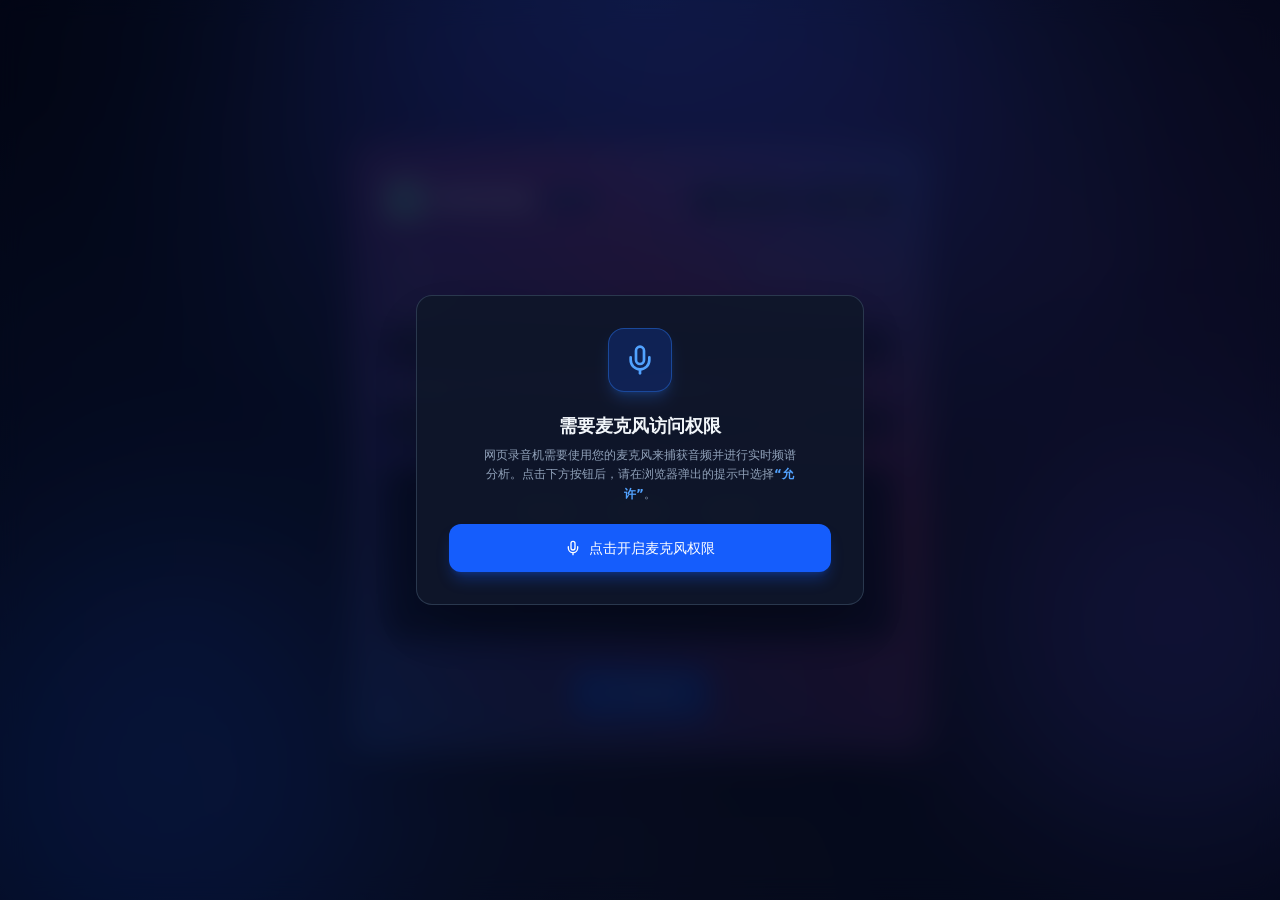
==== index.html @ 95e91ec4 "Add files via upload" ====
<!doctype html>
<html lang="zh-CN">
  <head>
    <meta charset="UTF-8" />
    <meta name="viewport" content="width=device-width, initial-scale=1.0" />
    <title>网页录音机</title>
    <meta name="description" content="专业网页录音机，支持本地流式缓存、防浏览器崩溃恢复、实时频谱可视化与 MP3 导出。" />
    <meta property="og:title" content="网页录音机" />
    <meta property="og:description" content="专业网页录音机，支持本地流式缓存、防浏览器崩溃恢复、实时频谱可视化与 MP3 导出。" />
    <meta property="og:type" content="website" />
    <meta name="twitter:card" content="summary_large_image" />
    <link rel="icon" type="image/png" href="./icon.png" />
    <link rel="apple-touch-icon" href="./icon.png" />
    <script src="https://apis.google.com/js/api.js" async defer></script>
    <script src="https://accounts.google.com/gsi/client" async defer></script>
    <script type="module" crossorigin src="./assets/index-CvnGxF8j.js"></script>
    <link rel="stylesheet" crossorigin href="./assets/index-tg9bvCLm.css">
  </head>
  <body>
    <div id="root"></div>
  </body>
</html>
---- assets/index-tg9bvCLm.css ----
/*! tailwindcss v4.3.3 | MIT License | https://tailwindcss.com */
@layer properties{@supports (((-webkit-hyphens:none)) and (not (margin-trim:inline))) or ((-moz-orient:inline) and (not (color:rgb(from red r g b)))){*,:before,:after,::backdrop{--tw-translate-x:0;--tw-translate-y:0;--tw-translate-z:0;--tw-rotate-x:initial;--tw-rotate-y:initial;--tw-rotate-z:initial;--tw-skew-x:initial;--tw-skew-y:initial;--tw-space-y-reverse:0;--tw-border-style:solid;--tw-gradient-position:initial;--tw-gradient-from:#0000;--tw-gradient-via:#0000;--tw-gradient-to:#0000;--tw-gradient-stops:initial;--tw-gradient-via-stops:initial;--tw-gradient-from-position:0%;--tw-gradient-via-position:50%;--tw-gradient-to-position:100%;--tw-leading:initial;--tw-font-weight:initial;--tw-tracking:initial;--tw-shadow:0 0 #0000;--tw-shadow-color:initial;--tw-shadow-alpha:100%;--tw-inset-shadow:0 0 #0000;--tw-inset-shadow-color:initial;--tw-inset-shadow-alpha:100%;--tw-ring-color:initial;--tw-ring-shadow:0 0 #0000;--tw-inset-ring-color:initial;--tw-inset-ring-shadow:0 0 #0000;--tw-ring-inset:initial;--tw-ring-offset-width:0px;--tw-ring-offset-color:#fff;--tw-ring-offset-shadow:0 0 #0000;--tw-blur:initial;--tw-brightness:initial;--tw-contrast:initial;--tw-grayscale:initial;--tw-hue-rotate:initial;--tw-invert:initial;--tw-opacity:initial;--tw-saturate:initial;--tw-sepia:initial;--tw-drop-shadow:initial;--tw-drop-shadow-color:initial;--tw-drop-shadow-alpha:100%;--tw-drop-shadow-size:initial;--tw-backdrop-blur:initial;--tw-backdrop-brightness:initial;--tw-backdrop-contrast:initial;--tw-backdrop-grayscale:initial;--tw-backdrop-hue-rotate:initial;--tw-backdrop-invert:initial;--tw-backdrop-opacity:initial;--tw-backdrop-saturate:initial;--tw-backdrop-sepia:initial;--tw-duration:initial;--tw-ease:initial}}}@layer theme{:root,:host{--font-sans:-apple-system, BlinkMacSystemFont, "Segoe UI", Roboto, "Helvetica Neue", "Noto Sans", Arial, sans-serif, "Apple Color Emoji", "Segoe UI Emoji", "Segoe UI Symbol", "Noto Color Emoji";--font-mono:ui-monospace, SFMono-Regular, Menlo, Monaco, Consolas, "Liberation Mono", "Courier New", monospace;--color-red-500:oklch(63.7% .237 25.331);--color-amber-300:oklch(87.9% .169 91.605);--color-amber-400:oklch(82.8% .189 84.429);--color-amber-500:oklch(76.9% .188 70.08);--color-amber-600:oklch(66.6% .179 58.318);--color-amber-700:oklch(55.5% .163 48.998);--color-amber-950:oklch(27.9% .077 45.635);--color-emerald-300:oklch(84.5% .143 164.978);--color-emerald-400:oklch(76.5% .177 163.223);--color-emerald-500:oklch(69.6% .17 162.48);--color-emerald-600:oklch(59.6% .145 163.225);--color-emerald-700:oklch(50.8% .118 165.612);--color-emerald-950:oklch(26.2% .051 172.552);--color-cyan-300:oklch(86.5% .127 207.078);--color-blue-300:oklch(80.9% .105 251.813);--color-blue-400:oklch(70.7% .165 254.624);--color-blue-500:oklch(62.3% .214 259.815);--color-blue-600:oklch(54.6% .245 262.881);--color-blue-700:oklch(48.8% .243 264.376);--color-blue-800:oklch(42.4% .199 265.638);--color-blue-950:oklch(28.2% .091 267.935);--color-indigo-500:oklch(58.5% .233 277.117);--color-indigo-600:oklch(51.1% .262 276.966);--color-rose-300:oklch(81% .117 11.638);--color-rose-400:oklch(71.2% .194 13.428);--color-rose-500:oklch(64.5% .246 16.439);--color-rose-600:oklch(58.6% .253 17.585);--color-rose-700:oklch(51.4% .222 16.935);--color-rose-950:oklch(27.1% .105 12.094);--color-slate-100:oklch(96.8% .007 247.896);--color-slate-200:oklch(92.9% .013 255.508);--color-slate-300:oklch(86.9% .022 252.894);--color-slate-400:oklch(70.4% .04 256.788);--color-slate-500:oklch(55.4% .046 257.417);--color-slate-600:oklch(44.6% .043 257.281);--color-slate-700:oklch(37.2% .044 257.287);--color-slate-800:oklch(27.9% .041 260.031);--color-slate-900:oklch(20.8% .042 265.755);--color-slate-950:oklch(12.9% .042 264.695);--color-white:#fff;--spacing:.25rem;--container-xs:20rem;--container-sm:24rem;--container-md:28rem;--container-xl:36rem;--container-3xl:48rem;--text-xs:.75rem;--text-xs--line-height:calc(1 / .75);--text-sm:.875rem;--text-sm--line-height:calc(1.25 / .875);--text-base:1rem;--text-base--line-height:calc(1.5 / 1);--text-lg:1.125rem;--text-lg--line-height:calc(1.75 / 1.125);--text-xl:1.25rem;--text-xl--line-height:calc(1.75 / 1.25);--text-4xl:2.25rem;--text-4xl--line-height:calc(2.5 / 2.25);--text-5xl:3rem;--text-5xl--line-height:1;--font-weight-normal:400;--font-weight-medium:500;--font-weight-semibold:600;--font-weight-bold:700;--tracking-tight:-.025em;--tracking-wider:.05em;--leading-relaxed:1.625;--radius-lg:.5rem;--radius-xl:.75rem;--radius-2xl:1rem;--drop-shadow-md:0 3px 3px #0000001f;--ease-in-out:cubic-bezier(.4, 0, .2, 1);--animate-spin:spin 1s linear infinite;--animate-pulse:pulse 2s cubic-bezier(.4, 0, .6, 1) infinite;--blur-sm:8px;--blur-md:12px;--default-transition-duration:.15s;--default-transition-timing-function:cubic-bezier(.4, 0, .2, 1);--default-font-family:var(--font-sans);--default-mono-font-family:var(--font-mono)}}@layer base{*,:after,:before,::backdrop{box-sizing:border-box;border:0 solid;margin:0;padding:0}::file-selector-button{box-sizing:border-box;border:0 solid;margin:0;padding:0}html,:host{-webkit-text-size-adjust:100%;tab-size:4;line-height:1.5;font-family:var(--default-font-family,-apple-system, BlinkMacSystemFont, "Segoe UI", Roboto, "Helvetica Neue", "Noto Sans", Arial, sans-serif, "Apple Color Emoji", "Segoe UI Emoji", "Segoe UI Symbol", "Noto Color Emoji");font-feature-settings:var(--default-font-feature-settings,normal);font-variation-settings:var(--default-font-variation-settings,normal);-webkit-tap-highlight-color:transparent}hr{height:0;color:inherit;border-top-width:1px}abbr:where([title]){-webkit-text-decoration:underline dotted;text-decoration:underline dotted}h1,h2,h3,h4,h5,h6{font-size:inherit;font-weight:inherit}a{color:inherit;-webkit-text-decoration:inherit;-webkit-text-decoration:inherit;-webkit-text-decoration:inherit;-webkit-text-decoration:inherit;text-decoration:inherit}b,strong{font-weight:bolder}code,kbd,samp,pre{font-family:var(--default-mono-font-family,ui-monospace, SFMono-Regular, Menlo, Monaco, Consolas, "Liberation Mono", "Courier New", monospace);font-feature-settings:var(--default-mono-font-feature-settings,normal);font-variation-settings:var(--default-mono-font-variation-settings,normal);font-size:1em}small{font-size:80%}sub,sup{vertical-align:baseline;font-size:75%;line-height:0;position:relative}sub{bottom:-.25em}sup{top:-.5em}table{text-indent:0;border-color:inherit;border-collapse:collapse}:-moz-focusring:where(:not(iframe)){outline:auto}progress{vertical-align:baseline}summary{display:list-item}ol,ul,menu{list-style:none}img,svg,video,canvas,audio,iframe,embed,object{vertical-align:middle;display:block}img,video{max-width:100%;height:auto}button,input,select,optgroup,textarea{font:inherit;font-feature-settings:inherit;font-variation-settings:inherit;letter-spacing:inherit;color:inherit;opacity:1;background-color:#0000;border-radius:0}::file-selector-button{font:inherit;font-feature-settings:inherit;font-variation-settings:inherit;letter-spacing:inherit;color:inherit;opacity:1;background-color:#0000;border-radius:0}:where(select:is([multiple],[size])) optgroup{font-weight:bolder}:where(select:is([multiple],[size])) optgroup option{padding-inline-start:20px}::file-selector-button{margin-inline-end:4px}::placeholder{opacity:1}@supports (not ((-webkit-appearance:-apple-pay-button))) or (contain-intrinsic-size:1px){::placeholder{color:currentColor}@supports (color:color-mix(in lab, red, red)){::placeholder{color:color-mix(in oklab, currentcolor 50%, transparent)}}}textarea{resize:vertical}::-webkit-search-decoration{-webkit-appearance:none}::-webkit-date-and-time-value{min-height:1lh;text-align:inherit}::-webkit-datetime-edit{display:inline-flex}::-webkit-datetime-edit-fields-wrapper{padding:0}::-webkit-datetime-edit{padding-block:0}::-webkit-datetime-edit-year-field{padding-block:0}::-webkit-datetime-edit-month-field{padding-block:0}::-webkit-datetime-edit-day-field{padding-block:0}::-webkit-datetime-edit-hour-field{padding-block:0}::-webkit-datetime-edit-minute-field{padding-block:0}::-webkit-datetime-edit-second-field{padding-block:0}::-webkit-datetime-edit-millisecond-field{padding-block:0}::-webkit-datetime-edit-meridiem-field{padding-block:0}::-webkit-calendar-picker-indicator{line-height:1}:-moz-ui-invalid{box-shadow:none}button,input:where([type=button],[type=reset],[type=submit]){appearance:button}::file-selector-button{appearance:button}::-webkit-inner-spin-button{height:auto}::-webkit-outer-spin-button{height:auto}[hidden]:where(:not([hidden=until-found])){display:none!important}}@layer components;@layer utilities{.pointer-events-none{pointer-events:none}.visible{visibility:visible}.absolute{position:absolute}.fixed{position:fixed}.relative{position:relative}.inset-0{inset:0}.-top-40{top:calc(var(--spacing) * -40)}.top-1\.5{top:calc(var(--spacing) * 1.5)}.top-1\/2{top:50%}.top-\[calc\(100\%\+4px\)\]{top:calc(100% + 4px)}.-right-32{right:calc(var(--spacing) * -32)}.right-0{right:0}.right-2{right:calc(var(--spacing) * 2)}.-bottom-32{bottom:calc(var(--spacing) * -32)}.-left-20{left:calc(var(--spacing) * -20)}.left-0{left:0}.left-1\/2{left:50%}.-z-10{z-index:calc(10 * -1)}.z-40{z-index:40}.z-50{z-index:50}.mt-0\.5{margin-top:calc(var(--spacing) * .5)}.mt-1{margin-top:var(--spacing)}.mt-2{margin-top:calc(var(--spacing) * 2)}.mt-2\.5{margin-top:calc(var(--spacing) * 2.5)}.mb-3{margin-bottom:calc(var(--spacing) * 3)}.ml-0\.5{margin-left:calc(var(--spacing) * .5)}.ml-1{margin-left:var(--spacing)}.block{display:block}.contents{display:contents}.flex{display:flex}.grid{display:grid}.hidden{display:none}.inline{display:inline}.inline-block{display:inline-block}.inline-flex{display:inline-flex}.h-2{height:calc(var(--spacing) * 2)}.h-2\.5{height:calc(var(--spacing) * 2.5)}.h-3{height:calc(var(--spacing) * 3)}.h-3\.5{height:calc(var(--spacing) * 3.5)}.h-4{height:calc(var(--spacing) * 4)}.h-5{height:calc(var(--spacing) * 5)}.h-6{height:calc(var(--spacing) * 6)}.h-7{height:calc(var(--spacing) * 7)}.h-8{height:calc(var(--spacing) * 8)}.h-9{height:calc(var(--spacing) * 9)}.h-10{height:calc(var(--spacing) * 10)}.h-14{height:calc(var(--spacing) * 14)}.h-16{height:calc(var(--spacing) * 16)}.h-\[420px\]{height:420px}.h-\[460px\]{height:460px}.h-\[550px\]{height:550px}.h-full{height:100%}.max-h-36{max-height:calc(var(--spacing) * 36)}.max-h-48{max-height:calc(var(--spacing) * 48)}.max-h-\[90vh\]{max-height:90vh}.min-h-screen{min-height:100vh}.w-2\.5{width:calc(var(--spacing) * 2.5)}.w-3{width:calc(var(--spacing) * 3)}.w-3\.5{width:calc(var(--spacing) * 3.5)}.w-4{width:calc(var(--spacing) * 4)}.w-5{width:calc(var(--spacing) * 5)}.w-6{width:calc(var(--spacing) * 6)}.w-7{width:calc(var(--spacing) * 7)}.w-8{width:calc(var(--spacing) * 8)}.w-9{width:calc(var(--spacing) * 9)}.w-10{width:calc(var(--spacing) * 10)}.w-12{width:calc(var(--spacing) * 12)}.w-14{width:calc(var(--spacing) * 14)}.w-16{width:calc(var(--spacing) * 16)}.w-\[420px\]{width:420px}.w-\[460px\]{width:460px}.w-\[680px\]{width:680px}.w-full{width:100%}.max-w-3xl{max-width:var(--container-3xl)}.max-w-\[240px\]{max-width:240px}.max-w-md{max-width:var(--container-md)}.max-w-sm{max-width:var(--container-sm)}.max-w-xl{max-width:var(--container-xl)}.max-w-xs{max-width:var(--container-xs)}.min-w-0{min-width:0}.flex-1{flex:1}.flex-shrink-0{flex-shrink:0}.-translate-x-1\/2{--tw-translate-x:calc(calc(1 / 2 * 100%) * -1);translate:var(--tw-translate-x) var(--tw-translate-y)}.translate-x-0{--tw-translate-x:0px;translate:var(--tw-translate-x) var(--tw-translate-y)}.translate-x-4{--tw-translate-x:calc(var(--spacing) * 4);translate:var(--tw-translate-x) var(--tw-translate-y)}.transform{transform:var(--tw-rotate-x,) var(--tw-rotate-y,) var(--tw-rotate-z,) var(--tw-skew-x,) var(--tw-skew-y,)}.animate-pulse{animation:var(--animate-pulse)}.animate-spin{animation:var(--animate-spin)}.cursor-pointer{cursor:pointer}.resize{resize:both}.grid-cols-2{grid-template-columns:repeat(2,minmax(0,1fr))}.flex-col{flex-direction:column}.flex-wrap{flex-wrap:wrap}.items-center{align-items:center}.items-start{align-items:flex-start}.justify-between{justify-content:space-between}.justify-center{justify-content:center}.gap-1{gap:var(--spacing)}.gap-1\.5{gap:calc(var(--spacing) * 1.5)}.gap-2{gap:calc(var(--spacing) * 2)}.gap-2\.5{gap:calc(var(--spacing) * 2.5)}.gap-3{gap:calc(var(--spacing) * 3)}.gap-4{gap:calc(var(--spacing) * 4)}.gap-5{gap:calc(var(--spacing) * 5)}.gap-6{gap:calc(var(--spacing) * 6)}:where(.space-y-1>:not(:last-child)){--tw-space-y-reverse:0;margin-block-start:calc(var(--spacing) * var(--tw-space-y-reverse));margin-block-end:calc(var(--spacing) * calc(1 - var(--tw-space-y-reverse)))}:where(.space-y-4>:not(:last-child)){--tw-space-y-reverse:0;margin-block-start:calc(calc(var(--spacing) * 4) * var(--tw-space-y-reverse));margin-block-end:calc(calc(var(--spacing) * 4) * calc(1 - var(--tw-space-y-reverse)))}.gap-x-3{column-gap:calc(var(--spacing) * 3)}.gap-y-1{row-gap:var(--spacing)}.self-start{align-self:flex-start}.truncate{text-overflow:ellipsis;white-space:nowrap;overflow:hidden}.overflow-hidden{overflow:hidden}.overflow-y-auto{overflow-y:auto}.rounded{border-radius:.25rem}.rounded-2xl{border-radius:var(--radius-2xl)}.rounded-full{border-radius:2147483647px}.rounded-lg{border-radius:var(--radius-lg)}.rounded-xl{border-radius:var(--radius-xl)}.border{border-style:var(--tw-border-style);border-width:1px}.border-2{border-style:var(--tw-border-style);border-width:2px}.border-t{border-top-style:var(--tw-border-style);border-top-width:1px}.border-b{border-bottom-style:var(--tw-border-style);border-bottom-width:1px}.border-amber-500\/30{border-color:#f99c004d}@supports (color:color-mix(in lab, red, red)){.border-amber-500\/30{border-color:color-mix(in oklab, var(--color-amber-500) 30%, transparent)}}.border-amber-500\/40{border-color:#f99c0066}@supports (color:color-mix(in lab, red, red)){.border-amber-500\/40{border-color:color-mix(in oklab, var(--color-amber-500) 40%, transparent)}}.border-blue-500\/30{border-color:#3080ff4d}@supports (color:color-mix(in lab, red, red)){.border-blue-500\/30{border-color:color-mix(in oklab, var(--color-blue-500) 30%, transparent)}}.border-blue-500\/40{border-color:#3080ff66}@supports (color:color-mix(in lab, red, red)){.border-blue-500\/40{border-color:color-mix(in oklab, var(--color-blue-500) 40%, transparent)}}.border-blue-800\/60{border-color:#193cb899}@supports (color:color-mix(in lab, red, red)){.border-blue-800\/60{border-color:color-mix(in oklab, var(--color-blue-800) 60%, transparent)}}.border-emerald-500\/30{border-color:#00bb7f4d}@supports (color:color-mix(in lab, red, red)){.border-emerald-500\/30{border-color:color-mix(in oklab, var(--color-emerald-500) 30%, transparent)}}.border-emerald-500\/40{border-color:#00bb7f66}@supports (color:color-mix(in lab, red, red)){.border-emerald-500\/40{border-color:color-mix(in oklab, var(--color-emerald-500) 40%, transparent)}}.border-rose-500\/30{border-color:#ff23574d}@supports (color:color-mix(in lab, red, red)){.border-rose-500\/30{border-color:color-mix(in oklab, var(--color-rose-500) 30%, transparent)}}.border-rose-500\/40{border-color:#ff235766}@supports (color:color-mix(in lab, red, red)){.border-rose-500\/40{border-color:color-mix(in oklab, var(--color-rose-500) 40%, transparent)}}.border-slate-700{border-color:var(--color-slate-700)}.border-slate-700\/40{border-color:#31415866}@supports (color:color-mix(in lab, red, red)){.border-slate-700\/40{border-color:color-mix(in oklab, var(--color-slate-700) 40%, transparent)}}.border-slate-700\/50{border-color:#31415880}@supports (color:color-mix(in lab, red, red)){.border-slate-700\/50{border-color:color-mix(in oklab, var(--color-slate-700) 50%, transparent)}}.border-slate-700\/60{border-color:#31415899}@supports (color:color-mix(in lab, red, red)){.border-slate-700\/60{border-color:color-mix(in oklab, var(--color-slate-700) 60%, transparent)}}.border-slate-700\/80{border-color:#314158cc}@supports (color:color-mix(in lab, red, red)){.border-slate-700\/80{border-color:color-mix(in oklab, var(--color-slate-700) 80%, transparent)}}.border-slate-800{border-color:var(--color-slate-800)}.border-transparent{border-color:#0000}.bg-amber-500{background-color:var(--color-amber-500)}.bg-amber-500\/20{background-color:#f99c0033}@supports (color:color-mix(in lab, red, red)){.bg-amber-500\/20{background-color:color-mix(in oklab, var(--color-amber-500) 20%, transparent)}}.bg-amber-600{background-color:var(--color-amber-600)}.bg-amber-950\/20{background-color:#46190133}@supports (color:color-mix(in lab, red, red)){.bg-amber-950\/20{background-color:color-mix(in oklab, var(--color-amber-950) 20%, transparent)}}.bg-amber-950\/40{background-color:#46190166}@supports (color:color-mix(in lab, red, red)){.bg-amber-950\/40{background-color:color-mix(in oklab, var(--color-amber-950) 40%, transparent)}}.bg-blue-500\/20{background-color:#3080ff33}@supports (color:color-mix(in lab, red, red)){.bg-blue-500\/20{background-color:color-mix(in oklab, var(--color-blue-500) 20%, transparent)}}.bg-blue-600{background-color:var(--color-blue-600)}.bg-blue-600\/20{background-color:#155dfc33}@supports (color:color-mix(in lab, red, red)){.bg-blue-600\/20{background-color:color-mix(in oklab, var(--color-blue-600) 20%, transparent)}}.bg-blue-600\/25{background-color:#155dfc40}@supports (color:color-mix(in lab, red, red)){.bg-blue-600\/25{background-color:color-mix(in oklab, var(--color-blue-600) 25%, transparent)}}.bg-blue-600\/30{background-color:#155dfc4d}@supports (color:color-mix(in lab, red, red)){.bg-blue-600\/30{background-color:color-mix(in oklab, var(--color-blue-600) 30%, transparent)}}.bg-blue-950\/40{background-color:#16245666}@supports (color:color-mix(in lab, red, red)){.bg-blue-950\/40{background-color:color-mix(in oklab, var(--color-blue-950) 40%, transparent)}}.bg-blue-950\/80{background-color:#162456cc}@supports (color:color-mix(in lab, red, red)){.bg-blue-950\/80{background-color:color-mix(in oklab, var(--color-blue-950) 80%, transparent)}}.bg-emerald-500{background-color:var(--color-emerald-500)}.bg-emerald-500\/10{background-color:#00bb7f1a}@supports (color:color-mix(in lab, red, red)){.bg-emerald-500\/10{background-color:color-mix(in oklab, var(--color-emerald-500) 10%, transparent)}}.bg-emerald-500\/15{background-color:#00bb7f26}@supports (color:color-mix(in lab, red, red)){.bg-emerald-500\/15{background-color:color-mix(in oklab, var(--color-emerald-500) 15%, transparent)}}.bg-emerald-500\/20{background-color:#00bb7f33}@supports (color:color-mix(in lab, red, red)){.bg-emerald-500\/20{background-color:color-mix(in oklab, var(--color-emerald-500) 20%, transparent)}}.bg-emerald-600{background-color:var(--color-emerald-600)}.bg-emerald-950\/40{background-color:#002c2266}@supports (color:color-mix(in lab, red, red)){.bg-emerald-950\/40{background-color:color-mix(in oklab, var(--color-emerald-950) 40%, transparent)}}.bg-indigo-500\/25{background-color:#625fff40}@supports (color:color-mix(in lab, red, red)){.bg-indigo-500\/25{background-color:color-mix(in oklab, var(--color-indigo-500) 25%, transparent)}}.bg-indigo-600{background-color:var(--color-indigo-600)}.bg-red-500{background-color:var(--color-red-500)}.bg-rose-500\/10{background-color:#ff23571a}@supports (color:color-mix(in lab, red, red)){.bg-rose-500\/10{background-color:color-mix(in oklab, var(--color-rose-500) 10%, transparent)}}.bg-rose-600{background-color:var(--color-rose-600)}.bg-rose-950\/40{background-color:#4d021866}@supports (color:color-mix(in lab, red, red)){.bg-rose-950\/40{background-color:color-mix(in oklab, var(--color-rose-950) 40%, transparent)}}.bg-slate-500{background-color:var(--color-slate-500)}.bg-slate-700{background-color:var(--color-slate-700)}.bg-slate-800{background-color:var(--color-slate-800)}.bg-slate-800\/60{background-color:#1d293d99}@supports (color:color-mix(in lab, red, red)){.bg-slate-800\/60{background-color:color-mix(in oklab, var(--color-slate-800) 60%, transparent)}}.bg-slate-800\/80{background-color:#1d293dcc}@supports (color:color-mix(in lab, red, red)){.bg-slate-800\/80{background-color:color-mix(in oklab, var(--color-slate-800) 80%, transparent)}}.bg-slate-800\/90{background-color:#1d293de6}@supports (color:color-mix(in lab, red, red)){.bg-slate-800\/90{background-color:color-mix(in oklab, var(--color-slate-800) 90%, transparent)}}.bg-slate-900{background-color:var(--color-slate-900)}.bg-slate-900\/60{background-color:#0f172b99}@supports (color:color-mix(in lab, red, red)){.bg-slate-900\/60{background-color:color-mix(in oklab, var(--color-slate-900) 60%, transparent)}}.bg-slate-900\/70{background-color:#0f172bb3}@supports (color:color-mix(in lab, red, red)){.bg-slate-900\/70{background-color:color-mix(in oklab, var(--color-slate-900) 70%, transparent)}}.bg-slate-900\/80{background-color:#0f172bcc}@supports (color:color-mix(in lab, red, red)){.bg-slate-900\/80{background-color:color-mix(in oklab, var(--color-slate-900) 80%, transparent)}}.bg-slate-900\/90{background-color:#0f172be6}@supports (color:color-mix(in lab, red, red)){.bg-slate-900\/90{background-color:color-mix(in oklab, var(--color-slate-900) 90%, transparent)}}.bg-slate-900\/95{background-color:#0f172bf2}@supports (color:color-mix(in lab, red, red)){.bg-slate-900\/95{background-color:color-mix(in oklab, var(--color-slate-900) 95%, transparent)}}.bg-slate-950{background-color:var(--color-slate-950)}.bg-slate-950\/60{background-color:#02061899}@supports (color:color-mix(in lab, red, red)){.bg-slate-950\/60{background-color:color-mix(in oklab, var(--color-slate-950) 60%, transparent)}}.bg-slate-950\/70{background-color:#020618b3}@supports (color:color-mix(in lab, red, red)){.bg-slate-950\/70{background-color:color-mix(in oklab, var(--color-slate-950) 70%, transparent)}}.bg-slate-950\/80{background-color:#020618cc}@supports (color:color-mix(in lab, red, red)){.bg-slate-950\/80{background-color:color-mix(in oklab, var(--color-slate-950) 80%, transparent)}}.bg-white{background-color:var(--color-white)}.bg-gradient-to-b{--tw-gradient-position:to bottom in oklab;background-image:linear-gradient(var(--tw-gradient-stops))}.bg-gradient-to-r{--tw-gradient-position:to right in oklab;background-image:linear-gradient(var(--tw-gradient-stops))}.from-blue-500{--tw-gradient-from:var(--color-blue-500);--tw-gradient-stops:var(--tw-gradient-via-stops,var(--tw-gradient-position), var(--tw-gradient-from) var(--tw-gradient-from-position), var(--tw-gradient-to) var(--tw-gradient-to-position))}.from-blue-600\/40{--tw-gradient-from:#155dfc66}@supports (color:color-mix(in lab, red, red)){.from-blue-600\/40{--tw-gradient-from:color-mix(in oklab, var(--color-blue-600) 40%, transparent)}}.from-blue-600\/40{--tw-gradient-stops:var(--tw-gradient-via-stops,var(--tw-gradient-position), var(--tw-gradient-from) var(--tw-gradient-from-position), var(--tw-gradient-to) var(--tw-gradient-to-position))}.via-indigo-600\/30{--tw-gradient-via:#4f39f64d}@supports (color:color-mix(in lab, red, red)){.via-indigo-600\/30{--tw-gradient-via:color-mix(in oklab, var(--color-indigo-600) 30%, transparent)}}.via-indigo-600\/30{--tw-gradient-via-stops:var(--tw-gradient-position), var(--tw-gradient-from) var(--tw-gradient-from-position), var(--tw-gradient-via) var(--tw-gradient-via-position), var(--tw-gradient-to) var(--tw-gradient-to-position);--tw-gradient-stops:var(--tw-gradient-via-stops)}.to-indigo-500{--tw-gradient-to:var(--color-indigo-500);--tw-gradient-stops:var(--tw-gradient-via-stops,var(--tw-gradient-position), var(--tw-gradient-from) var(--tw-gradient-from-position), var(--tw-gradient-to) var(--tw-gradient-to-position))}.to-transparent{--tw-gradient-to:transparent;--tw-gradient-stops:var(--tw-gradient-via-stops,var(--tw-gradient-position), var(--tw-gradient-from) var(--tw-gradient-from-position), var(--tw-gradient-to) var(--tw-gradient-to-position))}.fill-white{fill:var(--color-white)}.object-cover{object-fit:cover}.p-1{padding:var(--spacing)}.p-1\.5{padding:calc(var(--spacing) * 1.5)}.p-2\.5{padding:calc(var(--spacing) * 2.5)}.p-3{padding:calc(var(--spacing) * 3)}.p-3\.5{padding:calc(var(--spacing) * 3.5)}.p-4{padding:calc(var(--spacing) * 4)}.p-5{padding:calc(var(--spacing) * 5)}.p-6{padding:calc(var(--spacing) * 6)}.px-1\.5{padding-inline:calc(var(--spacing) * 1.5)}.px-2{padding-inline:calc(var(--spacing) * 2)}.px-2\.5{padding-inline:calc(var(--spacing) * 2.5)}.px-3{padding-inline:calc(var(--spacing) * 3)}.px-3\.5{padding-inline:calc(var(--spacing) * 3.5)}.px-4{padding-inline:calc(var(--spacing) * 4)}.px-5{padding-inline:calc(var(--spacing) * 5)}.px-6{padding-inline:calc(var(--spacing) * 6)}.px-7{padding-inline:calc(var(--spacing) * 7)}.py-0\.5{padding-block:calc(var(--spacing) * .5)}.py-1{padding-block:var(--spacing)}.py-1\.5{padding-block:calc(var(--spacing) * 1.5)}.py-2{padding-block:calc(var(--spacing) * 2)}.py-2\.5{padding-block:calc(var(--spacing) * 2.5)}.py-3{padding-block:calc(var(--spacing) * 3)}.py-3\.5{padding-block:calc(var(--spacing) * 3.5)}.py-4{padding-block:calc(var(--spacing) * 4)}.py-16{padding-block:calc(var(--spacing) * 16)}.pt-2{padding-top:calc(var(--spacing) * 2)}.pt-3{padding-top:calc(var(--spacing) * 3)}.pb-4{padding-bottom:calc(var(--spacing) * 4)}.text-center{text-align:center}.text-left{text-align:left}.text-right{text-align:right}.font-mono{font-family:var(--font-mono)}.text-4xl{font-size:var(--text-4xl);line-height:var(--tw-leading,var(--text-4xl--line-height))}.text-base{font-size:var(--text-base);line-height:var(--tw-leading,var(--text-base--line-height))}.text-lg{font-size:var(--text-lg);line-height:var(--tw-leading,var(--text-lg--line-height))}.text-sm{font-size:var(--text-sm);line-height:var(--tw-leading,var(--text-sm--line-height))}.text-xl{font-size:var(--text-xl);line-height:var(--tw-leading,var(--text-xl--line-height))}.text-xs{font-size:var(--text-xs);line-height:var(--tw-leading,var(--text-xs--line-height))}.text-\[10px\]{font-size:10px}.text-\[11px\]{font-size:11px}.leading-relaxed{--tw-leading:var(--leading-relaxed);line-height:var(--leading-relaxed)}.font-bold{--tw-font-weight:var(--font-weight-bold);font-weight:var(--font-weight-bold)}.font-medium{--tw-font-weight:var(--font-weight-medium);font-weight:var(--font-weight-medium)}.font-normal{--tw-font-weight:var(--font-weight-normal);font-weight:var(--font-weight-normal)}.font-semibold{--tw-font-weight:var(--font-weight-semibold);font-weight:var(--font-weight-semibold)}.tracking-tight{--tw-tracking:var(--tracking-tight);letter-spacing:var(--tracking-tight)}.tracking-wider{--tw-tracking:var(--tracking-wider);letter-spacing:var(--tracking-wider)}.text-amber-300{color:var(--color-amber-300)}.text-amber-400{color:var(--color-amber-400)}.text-blue-300{color:var(--color-blue-300)}.text-blue-400{color:var(--color-blue-400)}.text-cyan-300{color:var(--color-cyan-300)}.text-emerald-300{color:var(--color-emerald-300)}.text-emerald-400{color:var(--color-emerald-400)}.text-emerald-400\/80{color:#00d294cc}@supports (color:color-mix(in lab, red, red)){.text-emerald-400\/80{color:color-mix(in oklab, var(--color-emerald-400) 80%, transparent)}}.text-emerald-400\/90{color:#00d294e6}@supports (color:color-mix(in lab, red, red)){.text-emerald-400\/90{color:color-mix(in oklab, var(--color-emerald-400) 90%, transparent)}}.text-rose-300{color:var(--color-rose-300)}.text-rose-400{color:var(--color-rose-400)}.text-slate-100{color:var(--color-slate-100)}.text-slate-200{color:var(--color-slate-200)}.text-slate-300{color:var(--color-slate-300)}.text-slate-400{color:var(--color-slate-400)}.text-slate-500{color:var(--color-slate-500)}.text-slate-950{color:var(--color-slate-950)}.text-white{color:var(--color-white)}.placeholder-slate-500::placeholder{color:var(--color-slate-500)}.accent-blue-500{accent-color:var(--color-blue-500)}.opacity-40{opacity:.4}.opacity-70{opacity:.7}.shadow{--tw-shadow:0 1px 3px 0 var(--tw-shadow-color,#0000001a), 0 1px 2px -1px var(--tw-shadow-color,#0000001a);box-shadow:var(--tw-inset-shadow), var(--tw-inset-ring-shadow), var(--tw-ring-offset-shadow), var(--tw-ring-shadow), var(--tw-shadow)}.shadow-2xl{--tw-shadow:0 25px 50px -12px var(--tw-shadow-color,#00000040);box-shadow:var(--tw-inset-shadow), var(--tw-inset-ring-shadow), var(--tw-ring-offset-shadow), var(--tw-ring-shadow), var(--tw-shadow)}.shadow-lg{--tw-shadow:0 10px 15px -3px var(--tw-shadow-color,#0000001a), 0 4px 6px -4px var(--tw-shadow-color,#0000001a);box-shadow:var(--tw-inset-shadow), var(--tw-inset-ring-shadow), var(--tw-ring-offset-shadow), var(--tw-ring-shadow), var(--tw-shadow)}.shadow-md{--tw-shadow:0 4px 6px -1px var(--tw-shadow-color,#0000001a), 0 2px 4px -2px var(--tw-shadow-color,#0000001a);box-shadow:var(--tw-inset-shadow), var(--tw-inset-ring-shadow), var(--tw-ring-offset-shadow), var(--tw-ring-shadow), var(--tw-shadow)}.shadow-sm{--tw-shadow:0 1px 3px 0 var(--tw-shadow-color,#0000001a), 0 1px 2px -1px var(--tw-shadow-color,#0000001a);box-shadow:var(--tw-inset-shadow), var(--tw-inset-ring-shadow), var(--tw-ring-offset-shadow), var(--tw-ring-shadow), var(--tw-shadow)}.shadow-xl{--tw-shadow:0 20px 25px -5px var(--tw-shadow-color,#0000001a), 0 8px 10px -6px var(--tw-shadow-color,#0000001a);box-shadow:var(--tw-inset-shadow), var(--tw-inset-ring-shadow), var(--tw-ring-offset-shadow), var(--tw-ring-shadow), var(--tw-shadow)}.ring-0{--tw-ring-shadow:var(--tw-ring-inset,) 0 0 0 calc(0px + var(--tw-ring-offset-width)) var(--tw-ring-color,currentcolor);box-shadow:var(--tw-inset-shadow), var(--tw-inset-ring-shadow), var(--tw-ring-offset-shadow), var(--tw-ring-shadow), var(--tw-shadow)}.shadow-amber-500\/20{--tw-shadow-color:#f99c0033}@supports (color:color-mix(in lab, red, red)){.shadow-amber-500\/20{--tw-shadow-color:color-mix(in oklab, color-mix(in oklab, var(--color-amber-500) 20%, transparent) var(--tw-shadow-alpha), transparent)}}.shadow-amber-500\/30{--tw-shadow-color:#f99c004d}@supports (color:color-mix(in lab, red, red)){.shadow-amber-500\/30{--tw-shadow-color:color-mix(in oklab, color-mix(in oklab, var(--color-amber-500) 30%, transparent) var(--tw-shadow-alpha), transparent)}}.shadow-amber-600\/30{--tw-shadow-color:#dd74004d}@supports (color:color-mix(in lab, red, red)){.shadow-amber-600\/30{--tw-shadow-color:color-mix(in oklab, color-mix(in oklab, var(--color-amber-600) 30%, transparent) var(--tw-shadow-alpha), transparent)}}.shadow-blue-500\/20{--tw-shadow-color:#3080ff33}@supports (color:color-mix(in lab, red, red)){.shadow-blue-500\/20{--tw-shadow-color:color-mix(in oklab, color-mix(in oklab, var(--color-blue-500) 20%, transparent) var(--tw-shadow-alpha), transparent)}}.shadow-blue-600\/30{--tw-shadow-color:#155dfc4d}@supports (color:color-mix(in lab, red, red)){.shadow-blue-600\/30{--tw-shadow-color:color-mix(in oklab, color-mix(in oklab, var(--color-blue-600) 30%, transparent) var(--tw-shadow-alpha), transparent)}}.shadow-emerald-600\/30{--tw-shadow-color:#0097674d}@supports (color:color-mix(in lab, red, red)){.shadow-emerald-600\/30{--tw-shadow-color:color-mix(in oklab, color-mix(in oklab, var(--color-emerald-600) 30%, transparent) var(--tw-shadow-alpha), transparent)}}.shadow-rose-600\/30{--tw-shadow-color:#e700444d}@supports (color:color-mix(in lab, red, red)){.shadow-rose-600\/30{--tw-shadow-color:color-mix(in oklab, color-mix(in oklab, var(--color-rose-600) 30%, transparent) var(--tw-shadow-alpha), transparent)}}.blur-\[90px\]{--tw-blur:blur(90px);filter:var(--tw-blur,) var(--tw-brightness,) var(--tw-contrast,) var(--tw-grayscale,) var(--tw-hue-rotate,) var(--tw-invert,) var(--tw-saturate,) var(--tw-sepia,) var(--tw-drop-shadow,)}.blur-\[100px\]{--tw-blur:blur(100px);filter:var(--tw-blur,) var(--tw-brightness,) var(--tw-contrast,) var(--tw-grayscale,) var(--tw-hue-rotate,) var(--tw-invert,) var(--tw-saturate,) var(--tw-sepia,) var(--tw-drop-shadow,)}.blur-sm{--tw-blur:blur(var(--blur-sm));filter:var(--tw-blur,) var(--tw-brightness,) var(--tw-contrast,) var(--tw-grayscale,) var(--tw-hue-rotate,) var(--tw-invert,) var(--tw-saturate,) var(--tw-sepia,) var(--tw-drop-shadow,)}.drop-shadow-md{--tw-drop-shadow-size:drop-shadow(0 3px 3px var(--tw-drop-shadow-color,#0000001f));--tw-drop-shadow:drop-shadow(var(--drop-shadow-md));filter:var(--tw-blur,) var(--tw-brightness,) var(--tw-contrast,) var(--tw-grayscale,) var(--tw-hue-rotate,) var(--tw-invert,) var(--tw-saturate,) var(--tw-sepia,) var(--tw-drop-shadow,)}.backdrop-blur-md{--tw-backdrop-blur:blur(var(--blur-md));-webkit-backdrop-filter:var(--tw-backdrop-blur,) var(--tw-backdrop-brightness,) var(--tw-backdrop-contrast,) var(--tw-backdrop-grayscale,) var(--tw-backdrop-hue-rotate,) var(--tw-backdrop-invert,) var(--tw-backdrop-opacity,) var(--tw-backdrop-saturate,) var(--tw-backdrop-sepia,);backdrop-filter:var(--tw-backdrop-blur,) var(--tw-backdrop-brightness,) var(--tw-backdrop-contrast,) var(--tw-backdrop-grayscale,) var(--tw-backdrop-hue-rotate,) var(--tw-backdrop-invert,) var(--tw-backdrop-opacity,) var(--tw-backdrop-saturate,) var(--tw-backdrop-sepia,)}.transition{transition-property:color,background-color,border-color,outline-color,text-decoration-color,fill,stroke,--tw-gradient-from,--tw-gradient-via,--tw-gradient-to,opacity,box-shadow,transform,translate,scale,rotate,filter,-webkit-backdrop-filter,backdrop-filter,display,content-visibility,overlay,pointer-events;transition-timing-function:var(--tw-ease,var(--default-transition-timing-function));transition-duration:var(--tw-duration,var(--default-transition-duration))}.transition-all{transition-property:all;transition-timing-function:var(--tw-ease,var(--default-transition-timing-function));transition-duration:var(--tw-duration,var(--default-transition-duration))}.transition-colors{transition-property:color,background-color,border-color,outline-color,text-decoration-color,fill,stroke,--tw-gradient-from,--tw-gradient-via,--tw-gradient-to;transition-timing-function:var(--tw-ease,var(--default-transition-timing-function));transition-duration:var(--tw-duration,var(--default-transition-duration))}.duration-75{--tw-duration:75ms;transition-duration:75ms}.duration-200{--tw-duration:.2s;transition-duration:.2s}.duration-300{--tw-duration:.3s;transition-duration:.3s}.ease-in-out{--tw-ease:var(--ease-in-out);transition-timing-function:var(--ease-in-out)}.select-none{-webkit-user-select:none;user-select:none}@media (hover:hover){.hover\:border-slate-500:hover{border-color:var(--color-slate-500)}.hover\:border-slate-600:hover{border-color:var(--color-slate-600)}.hover\:bg-amber-400:hover{background-color:var(--color-amber-400)}.hover\:bg-amber-500:hover{background-color:var(--color-amber-500)}.hover\:bg-blue-500:hover{background-color:var(--color-blue-500)}.hover\:bg-blue-600\/30:hover{background-color:#155dfc4d}@supports (color:color-mix(in lab, red, red)){.hover\:bg-blue-600\/30:hover{background-color:color-mix(in oklab, var(--color-blue-600) 30%, transparent)}}.hover\:bg-emerald-500:hover{background-color:var(--color-emerald-500)}.hover\:bg-emerald-500\/25:hover{background-color:#00bb7f40}@supports (color:color-mix(in lab, red, red)){.hover\:bg-emerald-500\/25:hover{background-color:color-mix(in oklab, var(--color-emerald-500) 25%, transparent)}}.hover\:bg-indigo-500:hover{background-color:var(--color-indigo-500)}.hover\:bg-rose-500:hover{background-color:var(--color-rose-500)}.hover\:bg-rose-500\/20:hover{background-color:#ff235733}@supports (color:color-mix(in lab, red, red)){.hover\:bg-rose-500\/20:hover{background-color:color-mix(in oklab, var(--color-rose-500) 20%, transparent)}}.hover\:bg-slate-600:hover{background-color:var(--color-slate-600)}.hover\:bg-slate-700:hover{background-color:var(--color-slate-700)}.hover\:bg-slate-800:hover{background-color:var(--color-slate-800)}.hover\:bg-slate-800\/20:hover{background-color:#1d293d33}@supports (color:color-mix(in lab, red, red)){.hover\:bg-slate-800\/20:hover{background-color:color-mix(in oklab, var(--color-slate-800) 20%, transparent)}}.hover\:text-blue-300:hover{color:var(--color-blue-300)}.hover\:text-rose-300:hover{color:var(--color-rose-300)}.hover\:text-slate-200:hover{color:var(--color-slate-200)}.hover\:text-white:hover{color:var(--color-white)}.hover\:opacity-100:hover{opacity:1}}.focus\:border-blue-500:focus{border-color:var(--color-blue-500)}.focus\:ring-1:focus{--tw-ring-shadow:var(--tw-ring-inset,) 0 0 0 calc(1px + var(--tw-ring-offset-width)) var(--tw-ring-color,currentcolor);box-shadow:var(--tw-inset-shadow), var(--tw-inset-ring-shadow), var(--tw-ring-offset-shadow), var(--tw-ring-shadow), var(--tw-shadow)}.focus\:ring-blue-500:focus{--tw-ring-color:var(--color-blue-500)}.focus\:outline-none:focus{--tw-outline-style:none;outline-style:none}.active\:bg-amber-600:active{background-color:var(--color-amber-600)}.active\:bg-amber-700:active{background-color:var(--color-amber-700)}.active\:bg-blue-700:active{background-color:var(--color-blue-700)}.active\:bg-emerald-700:active{background-color:var(--color-emerald-700)}.active\:bg-rose-700:active{background-color:var(--color-rose-700)}.disabled\:cursor-not-allowed:disabled{cursor:not-allowed}.disabled\:opacity-50:disabled{opacity:.5}@media (width>=40rem){.sm\:hidden{display:none}.sm\:inline{display:inline}.sm\:p-6{padding:calc(var(--spacing) * 6)}.sm\:p-8{padding:calc(var(--spacing) * 8)}.sm\:text-5xl{font-size:var(--text-5xl);line-height:var(--tw-leading,var(--text-5xl--line-height))}}}body{color:#f8fafc;background-color:#0b0f19;background-image:radial-gradient(circle at 50% 0,#3b82f647 0%,#0000 55%),radial-gradient(circle at 85% 30%,#8b5cf62e 0%,#0000 45%),radial-gradient(circle at 15% 70%,#2563eb26 0%,#0000 45%),radial-gradient(circle at 50% 100%,#0f172ae6 0%,#030712 100%);background-attachment:fixed;min-height:100vh;margin:0;padding:0;font-family:system-ui,-apple-system,BlinkMacSystemFont,Segoe UI,Roboto,sans-serif}.glass-card{-webkit-backdrop-filter:blur(16px);background:linear-gradient(135deg,#1e293b33 0%,#0f172a40 100%);border:1px solid #ffffff29;box-shadow:0 25px 50px -12px #00000080,inset 0 1px 1px #fff3}.glow-effect{position:relative}.glow-effect:before{content:"";z-index:-1;opacity:.5;filter:blur(12px);background:linear-gradient(45deg,#3b82f6,#8b5cf6,#ec4899,#3b82f6);border-radius:1.1rem;transition:opacity .3s;position:absolute;inset:-2px}.glow-effect:hover:before{opacity:.7}@keyframes pulse-ring{0%{transform:scale(.95);box-shadow:0 0 #ef4444b3}70%{transform:scale(1);box-shadow:0 0 0 10px #ef444400}to{transform:scale(.95);box-shadow:0 0 #ef444400}}.recording-pulse{animation:2s infinite pulse-ring}::-webkit-scrollbar{width:6px;height:6px}::-webkit-scrollbar-track{background:#0f172a80}::-webkit-scrollbar-thumb{background:#fff3;border-radius:9999px}::-webkit-scrollbar-thumb:hover{background:#ffffff59}@property --tw-translate-x{syntax:"*";inherits:false;initial-value:0}@property --tw-translate-y{syntax:"*";inherits:false;initial-value:0}@property --tw-translate-z{syntax:"*";inherits:false;initial-value:0}@property --tw-rotate-x{syntax:"*";inherits:false}@property --tw-rotate-y{syntax:"*";inherits:false}@property --tw-rotate-z{syntax:"*";inherits:false}@property --tw-skew-x{syntax:"*";inherits:false}@property --tw-skew-y{syntax:"*";inherits:false}@property --tw-space-y-reverse{syntax:"*";inherits:false;initial-value:0}@property --tw-border-style{syntax:"*";inherits:false;initial-value:solid}@property --tw-gradient-position{syntax:"*";inherits:false}@property --tw-gradient-from{syntax:"<color>";inherits:false;initial-value:#0000}@property --tw-gradient-via{syntax:"<color>";inherits:false;initial-value:#0000}@property --tw-gradient-to{syntax:"<color>";inherits:false;initial-value:#0000}@property --tw-gradient-stops{syntax:"*";inherits:false}@property --tw-gradient-via-stops{syntax:"*";inherits:false}@property --tw-gradient-from-position{syntax:"<length-percentage>";inherits:false;initial-value:0%}@property --tw-gradient-via-position{syntax:"<length-percentage>";inherits:false;initial-value:50%}@property --tw-gradient-to-position{syntax:"<length-percentage>";inherits:false;initial-value:100%}@property --tw-leading{syntax:"*";inherits:false}@property --tw-font-weight{syntax:"*";inherits:false}@property --tw-tracking{syntax:"*";inherits:false}@property --tw-shadow{syntax:"*";inherits:false;initial-value:0 0 #0000}@property --tw-shadow-color{syntax:"*";inherits:false}@property --tw-shadow-alpha{syntax:"<percentage>";inherits:false;initial-value:100%}@property --tw-inset-shadow{syntax:"*";inherits:false;initial-value:0 0 #0000}@property --tw-inset-shadow-color{syntax:"*";inherits:false}@property --tw-inset-shadow-alpha{syntax:"<percentage>";inherits:false;initial-value:100%}@property --tw-ring-color{syntax:"*";inherits:false}@property --tw-ring-shadow{syntax:"*";inherits:false;initial-value:0 0 #0000}@property --tw-inset-ring-color{syntax:"*";inherits:false}@property --tw-inset-ring-shadow{syntax:"*";inherits:false;initial-value:0 0 #0000}@property --tw-ring-inset{syntax:"*";inherits:false}@property --tw-ring-offset-width{syntax:"<length>";inherits:false;initial-value:0}@property --tw-ring-offset-color{syntax:"*";inherits:false;initial-value:#fff}@property --tw-ring-offset-shadow{syntax:"*";inherits:false;initial-value:0 0 #0000}@property --tw-blur{syntax:"*";inherits:false}@property --tw-brightness{syntax:"*";inherits:false}@property --tw-contrast{syntax:"*";inherits:false}@property --tw-grayscale{syntax:"*";inherits:false}@property --tw-hue-rotate{syntax:"*";inherits:false}@property --tw-invert{syntax:"*";inherits:false}@property --tw-opacity{syntax:"*";inherits:false}@property --tw-saturate{syntax:"*";inherits:false}@property --tw-sepia{syntax:"*";inherits:false}@property --tw-drop-shadow{syntax:"*";inherits:false}@property --tw-drop-shadow-color{syntax:"*";inherits:false}@property --tw-drop-shadow-alpha{syntax:"<percentage>";inherits:false;initial-value:100%}@property --tw-drop-shadow-size{syntax:"*";inherits:false}@property --tw-backdrop-blur{syntax:"*";inherits:false}@property --tw-backdrop-brightness{syntax:"*";inherits:false}@property --tw-backdrop-contrast{syntax:"*";inherits:false}@property --tw-backdrop-grayscale{syntax:"*";inherits:false}@property --tw-backdrop-hue-rotate{syntax:"*";inherits:false}@property --tw-backdrop-invert{syntax:"*";inherits:false}@property --tw-backdrop-opacity{syntax:"*";inherits:false}@property --tw-backdrop-saturate{syntax:"*";inherits:false}@property --tw-backdrop-sepia{syntax:"*";inherits:false}@property --tw-duration{syntax:"*";inherits:false}@property --tw-ease{syntax:"*";inherits:false}@keyframes spin{to{transform:rotate(360deg)}}@keyframes pulse{50%{opacity:.5}}
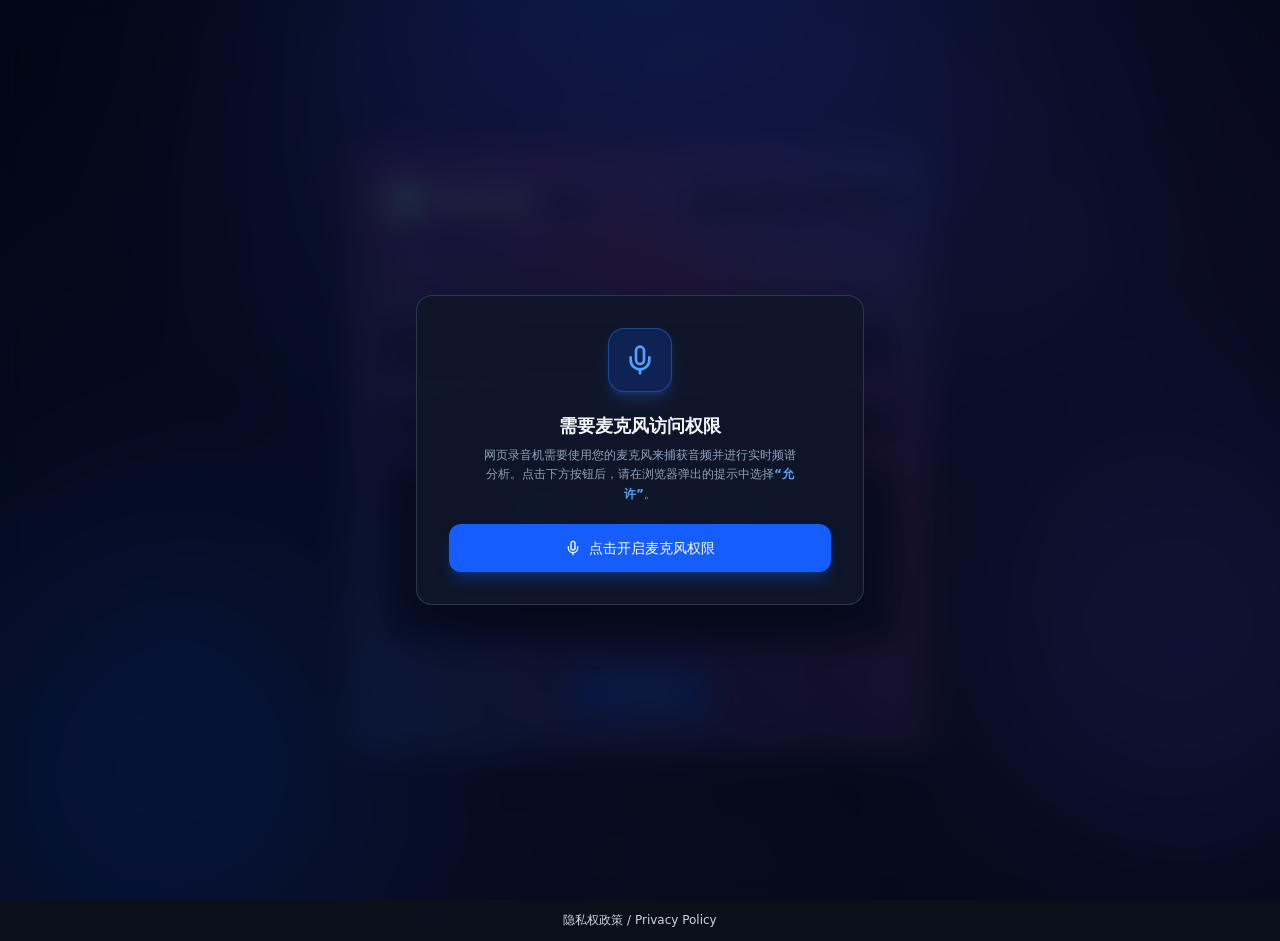
==== commit 7275e65e: "添加“隐私权政策”到主页" ====
--- a/index.html
+++ b/index.html
@@ -18,6 +18,9 @@
   </head>
   <body>
     <div id="root"></div>
+    <footer style="padding: 12px 16px; text-align: center; font: 12px system-ui, sans-serif; color: #cbd5e1;">
+      <a href="./privacy-policy.html" style="color: inherit;">隐私权政策 / Privacy Policy</a>
+    </footer>
   </body>
 </html>
 
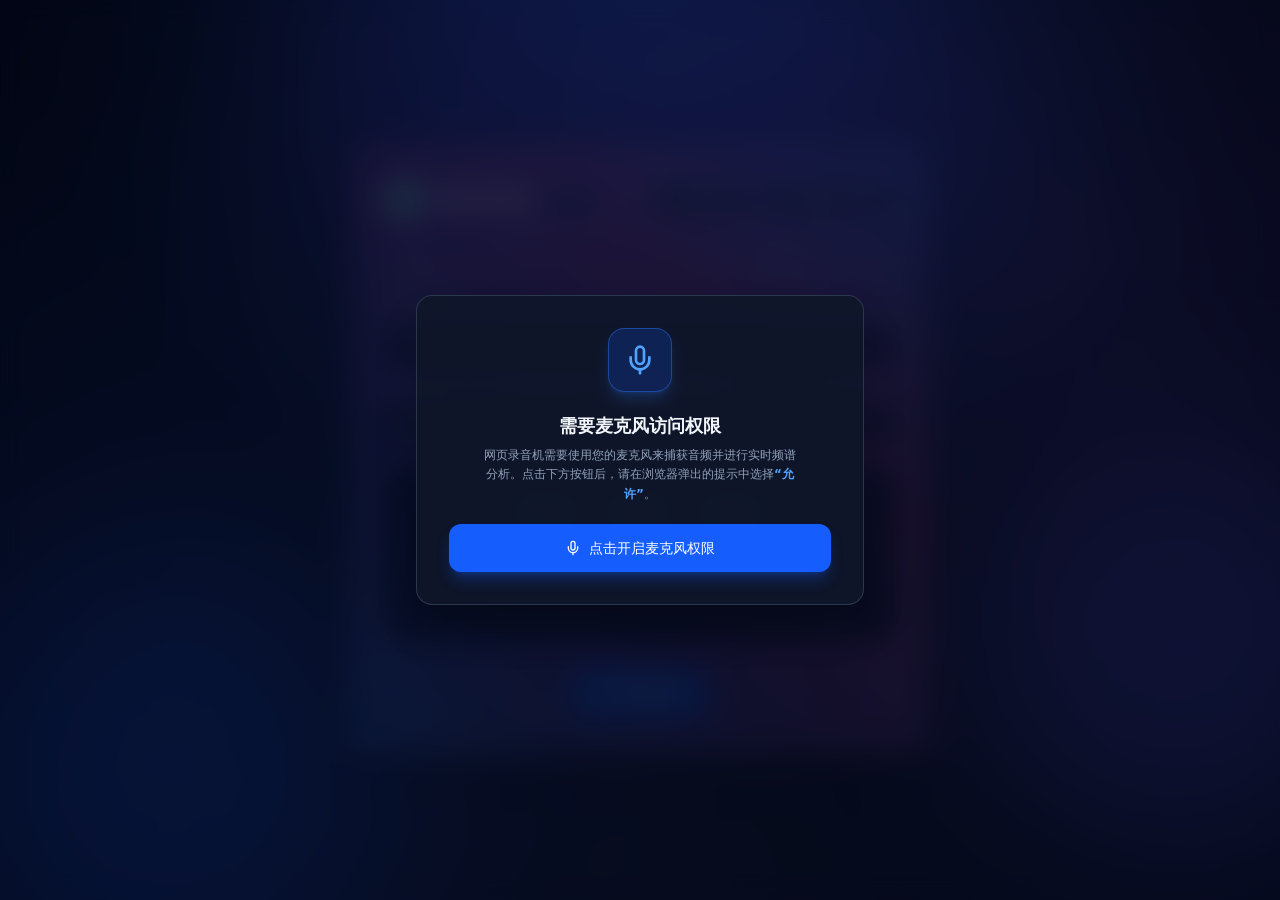
==== commit 7ccad83a: "Add files via upload" ====
--- a/index.html
+++ b/index.html
@@ -9,18 +9,16 @@
     <meta property="og:description" content="专业网页录音机，支持本地流式缓存、防浏览器崩溃恢复、实时频谱可视化与 MP3 导出。" />
     <meta property="og:type" content="website" />
     <meta name="twitter:card" content="summary_large_image" />
+    <meta name="google-site-verification" content="AJH7K0U4wwjJNTDcIbwKMbhEY7CR4qOjeIe9t2u-Ilg" />
     <link rel="icon" type="image/png" href="./icon.png" />
     <link rel="apple-touch-icon" href="./icon.png" />
     <script src="https://apis.google.com/js/api.js" async defer></script>
     <script src="https://accounts.google.com/gsi/client" async defer></script>
-    <script type="module" crossorigin src="./assets/index-CvnGxF8j.js"></script>
-    <link rel="stylesheet" crossorigin href="./assets/index-tg9bvCLm.css">
+    <script type="module" crossorigin src="./assets/index-BQ78G7XN.js"></script>
+    <link rel="stylesheet" crossorigin href="./assets/index-D2HQr7J3.css">
   </head>
   <body>
     <div id="root"></div>
-    <footer style="padding: 12px 16px; text-align: center; font: 12px system-ui, sans-serif; color: #cbd5e1;">
-      <a href="./privacy-policy.html" style="color: inherit;">隐私权政策 / Privacy Policy</a>
-    </footer>
   </body>
 </html>
 
--- a/assets/index-D2HQr7J3.css
+++ b/assets/index-D2HQr7J3.css
@@ -0,0 +1,2 @@
+/*! tailwindcss v4.3.3 | MIT License | https://tailwindcss.com */
+@layer properties{@supports (((-webkit-hyphens:none)) and (not (margin-trim:inline))) or ((-moz-orient:inline) and (not (color:rgb(from red r g b)))){*,:before,:after,::backdrop{--tw-translate-x:0;--tw-translate-y:0;--tw-translate-z:0;--tw-rotate-x:initial;--tw-rotate-y:initial;--tw-rotate-z:initial;--tw-skew-x:initial;--tw-skew-y:initial;--tw-space-y-reverse:0;--tw-border-style:solid;--tw-gradient-position:initial;--tw-gradient-from:#0000;--tw-gradient-via:#0000;--tw-gradient-to:#0000;--tw-gradient-stops:initial;--tw-gradient-via-stops:initial;--tw-gradient-from-position:0%;--tw-gradient-via-position:50%;--tw-gradient-to-position:100%;--tw-leading:initial;--tw-font-weight:initial;--tw-tracking:initial;--tw-shadow:0 0 #0000;--tw-shadow-color:initial;--tw-shadow-alpha:100%;--tw-inset-shadow:0 0 #0000;--tw-inset-shadow-color:initial;--tw-inset-shadow-alpha:100%;--tw-ring-color:initial;--tw-ring-shadow:0 0 #0000;--tw-inset-ring-color:initial;--tw-inset-ring-shadow:0 0 #0000;--tw-ring-inset:initial;--tw-ring-offset-width:0px;--tw-ring-offset-color:#fff;--tw-ring-offset-shadow:0 0 #0000;--tw-blur:initial;--tw-brightness:initial;--tw-contrast:initial;--tw-grayscale:initial;--tw-hue-rotate:initial;--tw-invert:initial;--tw-opacity:initial;--tw-saturate:initial;--tw-sepia:initial;--tw-drop-shadow:initial;--tw-drop-shadow-color:initial;--tw-drop-shadow-alpha:100%;--tw-drop-shadow-size:initial;--tw-backdrop-blur:initial;--tw-backdrop-brightness:initial;--tw-backdrop-contrast:initial;--tw-backdrop-grayscale:initial;--tw-backdrop-hue-rotate:initial;--tw-backdrop-invert:initial;--tw-backdrop-opacity:initial;--tw-backdrop-saturate:initial;--tw-backdrop-sepia:initial;--tw-duration:initial;--tw-ease:initial}}}@layer theme{:root,:host{--font-sans:-apple-system, BlinkMacSystemFont, "Segoe UI", Roboto, "Helvetica Neue", "Noto Sans", Arial, sans-serif, "Apple Color Emoji", "Segoe UI Emoji", "Segoe UI Symbol", "Noto Color Emoji";--font-mono:ui-monospace, SFMono-Regular, Menlo, Monaco, Consolas, "Liberation Mono", "Courier New", monospace;--color-red-500:oklch(63.7% .237 25.331);--color-amber-300:oklch(87.9% .169 91.605);--color-amber-400:oklch(82.8% .189 84.429);--color-amber-500:oklch(76.9% .188 70.08);--color-amber-600:oklch(66.6% .179 58.318);--color-amber-700:oklch(55.5% .163 48.998);--color-amber-950:oklch(27.9% .077 45.635);--color-emerald-300:oklch(84.5% .143 164.978);--color-emerald-400:oklch(76.5% .177 163.223);--color-emerald-500:oklch(69.6% .17 162.48);--color-emerald-600:oklch(59.6% .145 163.225);--color-emerald-700:oklch(50.8% .118 165.612);--color-emerald-950:oklch(26.2% .051 172.552);--color-cyan-300:oklch(86.5% .127 207.078);--color-blue-300:oklch(80.9% .105 251.813);--color-blue-400:oklch(70.7% .165 254.624);--color-blue-500:oklch(62.3% .214 259.815);--color-blue-600:oklch(54.6% .245 262.881);--color-blue-700:oklch(48.8% .243 264.376);--color-blue-800:oklch(42.4% .199 265.638);--color-blue-950:oklch(28.2% .091 267.935);--color-indigo-500:oklch(58.5% .233 277.117);--color-indigo-600:oklch(51.1% .262 276.966);--color-rose-300:oklch(81% .117 11.638);--color-rose-400:oklch(71.2% .194 13.428);--color-rose-500:oklch(64.5% .246 16.439);--color-rose-600:oklch(58.6% .253 17.585);--color-rose-700:oklch(51.4% .222 16.935);--color-rose-950:oklch(27.1% .105 12.094);--color-slate-100:oklch(96.8% .007 247.896);--color-slate-200:oklch(92.9% .013 255.508);--color-slate-300:oklch(86.9% .022 252.894);--color-slate-400:oklch(70.4% .04 256.788);--color-slate-500:oklch(55.4% .046 257.417);--color-slate-600:oklch(44.6% .043 257.281);--color-slate-700:oklch(37.2% .044 257.287);--color-slate-800:oklch(27.9% .041 260.031);--color-slate-900:oklch(20.8% .042 265.755);--color-slate-950:oklch(12.9% .042 264.695);--color-white:#fff;--spacing:.25rem;--container-xs:20rem;--container-sm:24rem;--container-md:28rem;--container-xl:36rem;--container-3xl:48rem;--text-xs:.75rem;--text-xs--line-height:calc(1 / .75);--text-sm:.875rem;--text-sm--line-height:calc(1.25 / .875);--text-base:1rem;--text-base--line-height:calc(1.5 / 1);--text-lg:1.125rem;--text-lg--line-height:calc(1.75 / 1.125);--text-xl:1.25rem;--text-xl--line-height:calc(1.75 / 1.25);--text-4xl:2.25rem;--text-4xl--line-height:calc(2.5 / 2.25);--text-5xl:3rem;--text-5xl--line-height:1;--font-weight-normal:400;--font-weight-medium:500;--font-weight-semibold:600;--font-weight-bold:700;--tracking-tight:-.025em;--tracking-wider:.05em;--leading-relaxed:1.625;--radius-lg:.5rem;--radius-xl:.75rem;--radius-2xl:1rem;--drop-shadow-md:0 3px 3px #0000001f;--ease-in-out:cubic-bezier(.4, 0, .2, 1);--animate-spin:spin 1s linear infinite;--animate-pulse:pulse 2s cubic-bezier(.4, 0, .6, 1) infinite;--blur-sm:8px;--blur-md:12px;--default-transition-duration:.15s;--default-transition-timing-function:cubic-bezier(.4, 0, .2, 1);--default-font-family:var(--font-sans);--default-mono-font-family:var(--font-mono)}}@layer base{*,:after,:before,::backdrop{box-sizing:border-box;border:0 solid;margin:0;padding:0}::file-selector-button{box-sizing:border-box;border:0 solid;margin:0;padding:0}html,:host{-webkit-text-size-adjust:100%;tab-size:4;line-height:1.5;font-family:var(--default-font-family,-apple-system, BlinkMacSystemFont, "Segoe UI", Roboto, "Helvetica Neue", "Noto Sans", Arial, sans-serif, "Apple Color Emoji", "Segoe UI Emoji", "Segoe UI Symbol", "Noto Color Emoji");font-feature-settings:var(--default-font-feature-settings,normal);font-variation-settings:var(--default-font-variation-settings,normal);-webkit-tap-highlight-color:transparent}hr{height:0;color:inherit;border-top-width:1px}abbr:where([title]){-webkit-text-decoration:underline dotted;text-decoration:underline dotted}h1,h2,h3,h4,h5,h6{font-size:inherit;font-weight:inherit}a{color:inherit;-webkit-text-decoration:inherit;-webkit-text-decoration:inherit;-webkit-text-decoration:inherit;-webkit-text-decoration:inherit;text-decoration:inherit}b,strong{font-weight:bolder}code,kbd,samp,pre{font-family:var(--default-mono-font-family,ui-monospace, SFMono-Regular, Menlo, Monaco, Consolas, "Liberation Mono", "Courier New", monospace);font-feature-settings:var(--default-mono-font-feature-settings,normal);font-variation-settings:var(--default-mono-font-variation-settings,normal);font-size:1em}small{font-size:80%}sub,sup{vertical-align:baseline;font-size:75%;line-height:0;position:relative}sub{bottom:-.25em}sup{top:-.5em}table{text-indent:0;border-color:inherit;border-collapse:collapse}:-moz-focusring:where(:not(iframe)){outline:auto}progress{vertical-align:baseline}summary{display:list-item}ol,ul,menu{list-style:none}img,svg,video,canvas,audio,iframe,embed,object{vertical-align:middle;display:block}img,video{max-width:100%;height:auto}button,input,select,optgroup,textarea{font:inherit;font-feature-settings:inherit;font-variation-settings:inherit;letter-spacing:inherit;color:inherit;opacity:1;background-color:#0000;border-radius:0}::file-selector-button{font:inherit;font-feature-settings:inherit;font-variation-settings:inherit;letter-spacing:inherit;color:inherit;opacity:1;background-color:#0000;border-radius:0}:where(select:is([multiple],[size])) optgroup{font-weight:bolder}:where(select:is([multiple],[size])) optgroup option{padding-inline-start:20px}::file-selector-button{margin-inline-end:4px}::placeholder{opacity:1}@supports (not ((-webkit-appearance:-apple-pay-button))) or (contain-intrinsic-size:1px){::placeholder{color:currentColor}@supports (color:color-mix(in lab, red, red)){::placeholder{color:color-mix(in oklab, currentcolor 50%, transparent)}}}textarea{resize:vertical}::-webkit-search-decoration{-webkit-appearance:none}::-webkit-date-and-time-value{min-height:1lh;text-align:inherit}::-webkit-datetime-edit{display:inline-flex}::-webkit-datetime-edit-fields-wrapper{padding:0}::-webkit-datetime-edit{padding-block:0}::-webkit-datetime-edit-year-field{padding-block:0}::-webkit-datetime-edit-month-field{padding-block:0}::-webkit-datetime-edit-day-field{padding-block:0}::-webkit-datetime-edit-hour-field{padding-block:0}::-webkit-datetime-edit-minute-field{padding-block:0}::-webkit-datetime-edit-second-field{padding-block:0}::-webkit-datetime-edit-millisecond-field{padding-block:0}::-webkit-datetime-edit-meridiem-field{padding-block:0}::-webkit-calendar-picker-indicator{line-height:1}:-moz-ui-invalid{box-shadow:none}button,input:where([type=button],[type=reset],[type=submit]){appearance:button}::file-selector-button{appearance:button}::-webkit-inner-spin-button{height:auto}::-webkit-outer-spin-button{height:auto}[hidden]:where(:not([hidden=until-found])){display:none!important}}@layer components;@layer utilities{.pointer-events-none{pointer-events:none}.visible{visibility:visible}.absolute{position:absolute}.fixed{position:fixed}.relative{position:relative}.inset-0{inset:0}.-top-40{top:calc(var(--spacing) * -40)}.top-1\.5{top:calc(var(--spacing) * 1.5)}.top-1\/2{top:50%}.top-\[calc\(100\%\+4px\)\]{top:calc(100% + 4px)}.-right-32{right:calc(var(--spacing) * -32)}.right-0{right:0}.right-2{right:calc(var(--spacing) * 2)}.-bottom-32{bottom:calc(var(--spacing) * -32)}.-left-20{left:calc(var(--spacing) * -20)}.left-0{left:0}.left-1\/2{left:50%}.-z-10{z-index:calc(10 * -1)}.z-40{z-index:40}.z-50{z-index:50}.mt-0\.5{margin-top:calc(var(--spacing) * .5)}.mt-1{margin-top:var(--spacing)}.mt-2{margin-top:calc(var(--spacing) * 2)}.mt-2\.5{margin-top:calc(var(--spacing) * 2.5)}.mb-3{margin-bottom:calc(var(--spacing) * 3)}.ml-0\.5{margin-left:calc(var(--spacing) * .5)}.ml-1{margin-left:var(--spacing)}.block{display:block}.contents{display:contents}.flex{display:flex}.grid{display:grid}.hidden{display:none}.inline{display:inline}.inline-block{display:inline-block}.inline-flex{display:inline-flex}.h-2{height:calc(var(--spacing) * 2)}.h-2\.5{height:calc(var(--spacing) * 2.5)}.h-3{height:calc(var(--spacing) * 3)}.h-3\.5{height:calc(var(--spacing) * 3.5)}.h-4{height:calc(var(--spacing) * 4)}.h-5{height:calc(var(--spacing) * 5)}.h-6{height:calc(var(--spacing) * 6)}.h-7{height:calc(var(--spacing) * 7)}.h-8{height:calc(var(--spacing) * 8)}.h-9{height:calc(var(--spacing) * 9)}.h-10{height:calc(var(--spacing) * 10)}.h-14{height:calc(var(--spacing) * 14)}.h-16{height:calc(var(--spacing) * 16)}.h-\[420px\]{height:420px}.h-\[460px\]{height:460px}.h-\[550px\]{height:550px}.h-full{height:100%}.max-h-36{max-height:calc(var(--spacing) * 36)}.max-h-48{max-height:calc(var(--spacing) * 48)}.max-h-\[60vh\]{max-height:60vh}.max-h-\[90vh\]{max-height:90vh}.min-h-screen{min-height:100vh}.w-2\.5{width:calc(var(--spacing) * 2.5)}.w-3{width:calc(var(--spacing) * 3)}.w-3\.5{width:calc(var(--spacing) * 3.5)}.w-4{width:calc(var(--spacing) * 4)}.w-5{width:calc(var(--spacing) * 5)}.w-6{width:calc(var(--spacing) * 6)}.w-7{width:calc(var(--spacing) * 7)}.w-8{width:calc(var(--spacing) * 8)}.w-9{width:calc(var(--spacing) * 9)}.w-10{width:calc(var(--spacing) * 10)}.w-12{width:calc(var(--spacing) * 12)}.w-14{width:calc(var(--spacing) * 14)}.w-16{width:calc(var(--spacing) * 16)}.w-\[420px\]{width:420px}.w-\[460px\]{width:460px}.w-\[680px\]{width:680px}.w-full{width:100%}.max-w-3xl{max-width:var(--container-3xl)}.max-w-\[240px\]{max-width:240px}.max-w-md{max-width:var(--container-md)}.max-w-sm{max-width:var(--container-sm)}.max-w-xl{max-width:var(--container-xl)}.max-w-xs{max-width:var(--container-xs)}.min-w-0{min-width:0}.flex-1{flex:1}.flex-shrink-0{flex-shrink:0}.-translate-x-1\/2{--tw-translate-x:calc(calc(1 / 2 * 100%) * -1);translate:var(--tw-translate-x) var(--tw-translate-y)}.translate-x-0{--tw-translate-x:0px;translate:var(--tw-translate-x) var(--tw-translate-y)}.translate-x-4{--tw-translate-x:calc(var(--spacing) * 4);translate:var(--tw-translate-x) var(--tw-translate-y)}.transform{transform:var(--tw-rotate-x,) var(--tw-rotate-y,) var(--tw-rotate-z,) var(--tw-skew-x,) var(--tw-skew-y,)}.animate-pulse{animation:var(--animate-pulse)}.animate-spin{animation:var(--animate-spin)}.cursor-pointer{cursor:pointer}.resize{resize:both}.grid-cols-2{grid-template-columns:repeat(2,minmax(0,1fr))}.flex-col{flex-direction:column}.flex-wrap{flex-wrap:wrap}.items-center{align-items:center}.items-start{align-items:flex-start}.justify-between{justify-content:space-between}.justify-center{justify-content:center}.gap-1{gap:var(--spacing)}.gap-1\.5{gap:calc(var(--spacing) * 1.5)}.gap-2{gap:calc(var(--spacing) * 2)}.gap-2\.5{gap:calc(var(--spacing) * 2.5)}.gap-3{gap:calc(var(--spacing) * 3)}.gap-3\.5{gap:calc(var(--spacing) * 3.5)}.gap-4{gap:calc(var(--spacing) * 4)}.gap-5{gap:calc(var(--spacing) * 5)}.gap-6{gap:calc(var(--spacing) * 6)}:where(.space-y-1>:not(:last-child)){--tw-space-y-reverse:0;margin-block-start:calc(var(--spacing) * var(--tw-space-y-reverse));margin-block-end:calc(var(--spacing) * calc(1 - var(--tw-space-y-reverse)))}:where(.space-y-4>:not(:last-child)){--tw-space-y-reverse:0;margin-block-start:calc(calc(var(--spacing) * 4) * var(--tw-space-y-reverse));margin-block-end:calc(calc(var(--spacing) * 4) * calc(1 - var(--tw-space-y-reverse)))}.gap-x-3{column-gap:calc(var(--spacing) * 3)}.gap-y-1{row-gap:var(--spacing)}.self-start{align-self:flex-start}.truncate{text-overflow:ellipsis;white-space:nowrap;overflow:hidden}.overflow-hidden{overflow:hidden}.overflow-y-auto{overflow-y:auto}.rounded{border-radius:.25rem}.rounded-2xl{border-radius:var(--radius-2xl)}.rounded-full{border-radius:2147483647px}.rounded-lg{border-radius:var(--radius-lg)}.rounded-xl{border-radius:var(--radius-xl)}.border{border-style:var(--tw-border-style);border-width:1px}.border-2{border-style:var(--tw-border-style);border-width:2px}.border-t{border-top-style:var(--tw-border-style);border-top-width:1px}.border-b{border-bottom-style:var(--tw-border-style);border-bottom-width:1px}.border-amber-500\/30{border-color:#f99c004d}@supports (color:color-mix(in lab, red, red)){.border-amber-500\/30{border-color:color-mix(in oklab, var(--color-amber-500) 30%, transparent)}}.border-amber-500\/40{border-color:#f99c0066}@supports (color:color-mix(in lab, red, red)){.border-amber-500\/40{border-color:color-mix(in oklab, var(--color-amber-500) 40%, transparent)}}.border-blue-500\/30{border-color:#3080ff4d}@supports (color:color-mix(in lab, red, red)){.border-blue-500\/30{border-color:color-mix(in oklab, var(--color-blue-500) 30%, transparent)}}.border-blue-500\/40{border-color:#3080ff66}@supports (color:color-mix(in lab, red, red)){.border-blue-500\/40{border-color:color-mix(in oklab, var(--color-blue-500) 40%, transparent)}}.border-blue-800\/60{border-color:#193cb899}@supports (color:color-mix(in lab, red, red)){.border-blue-800\/60{border-color:color-mix(in oklab, var(--color-blue-800) 60%, transparent)}}.border-emerald-500\/30{border-color:#00bb7f4d}@supports (color:color-mix(in lab, red, red)){.border-emerald-500\/30{border-color:color-mix(in oklab, var(--color-emerald-500) 30%, transparent)}}.border-emerald-500\/40{border-color:#00bb7f66}@supports (color:color-mix(in lab, red, red)){.border-emerald-500\/40{border-color:color-mix(in oklab, var(--color-emerald-500) 40%, transparent)}}.border-rose-500\/30{border-color:#ff23574d}@supports (color:color-mix(in lab, red, red)){.border-rose-500\/30{border-color:color-mix(in oklab, var(--color-rose-500) 30%, transparent)}}.border-rose-500\/40{border-color:#ff235766}@supports (color:color-mix(in lab, red, red)){.border-rose-500\/40{border-color:color-mix(in oklab, var(--color-rose-500) 40%, transparent)}}.border-slate-700{border-color:var(--color-slate-700)}.border-slate-700\/40{border-color:#31415866}@supports (color:color-mix(in lab, red, red)){.border-slate-700\/40{border-color:color-mix(in oklab, var(--color-slate-700) 40%, transparent)}}.border-slate-700\/50{border-color:#31415880}@supports (color:color-mix(in lab, red, red)){.border-slate-700\/50{border-color:color-mix(in oklab, var(--color-slate-700) 50%, transparent)}}.border-slate-700\/60{border-color:#31415899}@supports (color:color-mix(in lab, red, red)){.border-slate-700\/60{border-color:color-mix(in oklab, var(--color-slate-700) 60%, transparent)}}.border-slate-700\/80{border-color:#314158cc}@supports (color:color-mix(in lab, red, red)){.border-slate-700\/80{border-color:color-mix(in oklab, var(--color-slate-700) 80%, transparent)}}.border-slate-800{border-color:var(--color-slate-800)}.border-slate-800\/80{border-color:#1d293dcc}@supports (color:color-mix(in lab, red, red)){.border-slate-800\/80{border-color:color-mix(in oklab, var(--color-slate-800) 80%, transparent)}}.border-transparent{border-color:#0000}.bg-amber-500{background-color:var(--color-amber-500)}.bg-amber-500\/20{background-color:#f99c0033}@supports (color:color-mix(in lab, red, red)){.bg-amber-500\/20{background-color:color-mix(in oklab, var(--color-amber-500) 20%, transparent)}}.bg-amber-600{background-color:var(--color-amber-600)}.bg-amber-950\/20{background-color:#46190133}@supports (color:color-mix(in lab, red, red)){.bg-amber-950\/20{background-color:color-mix(in oklab, var(--color-amber-950) 20%, transparent)}}.bg-amber-950\/40{background-color:#46190166}@supports (color:color-mix(in lab, red, red)){.bg-amber-950\/40{background-color:color-mix(in oklab, var(--color-amber-950) 40%, transparent)}}.bg-blue-500\/20{background-color:#3080ff33}@supports (color:color-mix(in lab, red, red)){.bg-blue-500\/20{background-color:color-mix(in oklab, var(--color-blue-500) 20%, transparent)}}.bg-blue-600{background-color:var(--color-blue-600)}.bg-blue-600\/20{background-color:#155dfc33}@supports (color:color-mix(in lab, red, red)){.bg-blue-600\/20{background-color:color-mix(in oklab, var(--color-blue-600) 20%, transparent)}}.bg-blue-600\/25{background-color:#155dfc40}@supports (color:color-mix(in lab, red, red)){.bg-blue-600\/25{background-color:color-mix(in oklab, var(--color-blue-600) 25%, transparent)}}.bg-blue-600\/30{background-color:#155dfc4d}@supports (color:color-mix(in lab, red, red)){.bg-blue-600\/30{background-color:color-mix(in oklab, var(--color-blue-600) 30%, transparent)}}.bg-blue-950\/40{background-color:#16245666}@supports (color:color-mix(in lab, red, red)){.bg-blue-950\/40{background-color:color-mix(in oklab, var(--color-blue-950) 40%, transparent)}}.bg-blue-950\/80{background-color:#162456cc}@supports (color:color-mix(in lab, red, red)){.bg-blue-950\/80{background-color:color-mix(in oklab, var(--color-blue-950) 80%, transparent)}}.bg-emerald-500{background-color:var(--color-emerald-500)}.bg-emerald-500\/10{background-color:#00bb7f1a}@supports (color:color-mix(in lab, red, red)){.bg-emerald-500\/10{background-color:color-mix(in oklab, var(--color-emerald-500) 10%, transparent)}}.bg-emerald-500\/15{background-color:#00bb7f26}@supports (color:color-mix(in lab, red, red)){.bg-emerald-500\/15{background-color:color-mix(in oklab, var(--color-emerald-500) 15%, transparent)}}.bg-emerald-500\/20{background-color:#00bb7f33}@supports (color:color-mix(in lab, red, red)){.bg-emerald-500\/20{background-color:color-mix(in oklab, var(--color-emerald-500) 20%, transparent)}}.bg-emerald-600{background-color:var(--color-emerald-600)}.bg-emerald-950\/40{background-color:#002c2266}@supports (color:color-mix(in lab, red, red)){.bg-emerald-950\/40{background-color:color-mix(in oklab, var(--color-emerald-950) 40%, transparent)}}.bg-indigo-500\/25{background-color:#625fff40}@supports (color:color-mix(in lab, red, red)){.bg-indigo-500\/25{background-color:color-mix(in oklab, var(--color-indigo-500) 25%, transparent)}}.bg-indigo-600{background-color:var(--color-indigo-600)}.bg-red-500{background-color:var(--color-red-500)}.bg-rose-500\/10{background-color:#ff23571a}@supports (color:color-mix(in lab, red, red)){.bg-rose-500\/10{background-color:color-mix(in oklab, var(--color-rose-500) 10%, transparent)}}.bg-rose-600{background-color:var(--color-rose-600)}.bg-rose-950\/40{background-color:#4d021866}@supports (color:color-mix(in lab, red, red)){.bg-rose-950\/40{background-color:color-mix(in oklab, var(--color-rose-950) 40%, transparent)}}.bg-slate-500{background-color:var(--color-slate-500)}.bg-slate-700{background-color:var(--color-slate-700)}.bg-slate-800{background-color:var(--color-slate-800)}.bg-slate-800\/60{background-color:#1d293d99}@supports (color:color-mix(in lab, red, red)){.bg-slate-800\/60{background-color:color-mix(in oklab, var(--color-slate-800) 60%, transparent)}}.bg-slate-800\/80{background-color:#1d293dcc}@supports (color:color-mix(in lab, red, red)){.bg-slate-800\/80{background-color:color-mix(in oklab, var(--color-slate-800) 80%, transparent)}}.bg-slate-800\/90{background-color:#1d293de6}@supports (color:color-mix(in lab, red, red)){.bg-slate-800\/90{background-color:color-mix(in oklab, var(--color-slate-800) 90%, transparent)}}.bg-slate-900{background-color:var(--color-slate-900)}.bg-slate-900\/60{background-color:#0f172b99}@supports (color:color-mix(in lab, red, red)){.bg-slate-900\/60{background-color:color-mix(in oklab, var(--color-slate-900) 60%, transparent)}}.bg-slate-900\/70{background-color:#0f172bb3}@supports (color:color-mix(in lab, red, red)){.bg-slate-900\/70{background-color:color-mix(in oklab, var(--color-slate-900) 70%, transparent)}}.bg-slate-900\/80{background-color:#0f172bcc}@supports (color:color-mix(in lab, red, red)){.bg-slate-900\/80{background-color:color-mix(in oklab, var(--color-slate-900) 80%, transparent)}}.bg-slate-900\/90{background-color:#0f172be6}@supports (color:color-mix(in lab, red, red)){.bg-slate-900\/90{background-color:color-mix(in oklab, var(--color-slate-900) 90%, transparent)}}.bg-slate-900\/95{background-color:#0f172bf2}@supports (color:color-mix(in lab, red, red)){.bg-slate-900\/95{background-color:color-mix(in oklab, var(--color-slate-900) 95%, transparent)}}.bg-slate-950{background-color:var(--color-slate-950)}.bg-slate-950\/60{background-color:#02061899}@supports (color:color-mix(in lab, red, red)){.bg-slate-950\/60{background-color:color-mix(in oklab, var(--color-slate-950) 60%, transparent)}}.bg-slate-950\/70{background-color:#020618b3}@supports (color:color-mix(in lab, red, red)){.bg-slate-950\/70{background-color:color-mix(in oklab, var(--color-slate-950) 70%, transparent)}}.bg-slate-950\/80{background-color:#020618cc}@supports (color:color-mix(in lab, red, red)){.bg-slate-950\/80{background-color:color-mix(in oklab, var(--color-slate-950) 80%, transparent)}}.bg-white{background-color:var(--color-white)}.bg-gradient-to-b{--tw-gradient-position:to bottom in oklab;background-image:linear-gradient(var(--tw-gradient-stops))}.bg-gradient-to-r{--tw-gradient-position:to right in oklab;background-image:linear-gradient(var(--tw-gradient-stops))}.from-blue-500{--tw-gradient-from:var(--color-blue-500);--tw-gradient-stops:var(--tw-gradient-via-stops,var(--tw-gradient-position), var(--tw-gradient-from) var(--tw-gradient-from-position), var(--tw-gradient-to) var(--tw-gradient-to-position))}.from-blue-600\/40{--tw-gradient-from:#155dfc66}@supports (color:color-mix(in lab, red, red)){.from-blue-600\/40{--tw-gradient-from:color-mix(in oklab, var(--color-blue-600) 40%, transparent)}}.from-blue-600\/40{--tw-gradient-stops:var(--tw-gradient-via-stops,var(--tw-gradient-position), var(--tw-gradient-from) var(--tw-gradient-from-position), var(--tw-gradient-to) var(--tw-gradient-to-position))}.via-indigo-600\/30{--tw-gradient-via:#4f39f64d}@supports (color:color-mix(in lab, red, red)){.via-indigo-600\/30{--tw-gradient-via:color-mix(in oklab, var(--color-indigo-600) 30%, transparent)}}.via-indigo-600\/30{--tw-gradient-via-stops:var(--tw-gradient-position), var(--tw-gradient-from) var(--tw-gradient-from-position), var(--tw-gradient-via) var(--tw-gradient-via-position), var(--tw-gradient-to) var(--tw-gradient-to-position);--tw-gradient-stops:var(--tw-gradient-via-stops)}.to-indigo-500{--tw-gradient-to:var(--color-indigo-500);--tw-gradient-stops:var(--tw-gradient-via-stops,var(--tw-gradient-position), var(--tw-gradient-from) var(--tw-gradient-from-position), var(--tw-gradient-to) var(--tw-gradient-to-position))}.to-transparent{--tw-gradient-to:transparent;--tw-gradient-stops:var(--tw-gradient-via-stops,var(--tw-gradient-position), var(--tw-gradient-from) var(--tw-gradient-from-position), var(--tw-gradient-to) var(--tw-gradient-to-position))}.fill-white{fill:var(--color-white)}.object-cover{object-fit:cover}.p-1{padding:var(--spacing)}.p-1\.5{padding:calc(var(--spacing) * 1.5)}.p-2\.5{padding:calc(var(--spacing) * 2.5)}.p-3{padding:calc(var(--spacing) * 3)}.p-3\.5{padding:calc(var(--spacing) * 3.5)}.p-4{padding:calc(var(--spacing) * 4)}.p-5{padding:calc(var(--spacing) * 5)}.p-6{padding:calc(var(--spacing) * 6)}.px-1\.5{padding-inline:calc(var(--spacing) * 1.5)}.px-2{padding-inline:calc(var(--spacing) * 2)}.px-2\.5{padding-inline:calc(var(--spacing) * 2.5)}.px-3{padding-inline:calc(var(--spacing) * 3)}.px-3\.5{padding-inline:calc(var(--spacing) * 3.5)}.px-4{padding-inline:calc(var(--spacing) * 4)}.px-5{padding-inline:calc(var(--spacing) * 5)}.px-6{padding-inline:calc(var(--spacing) * 6)}.px-7{padding-inline:calc(var(--spacing) * 7)}.py-0\.5{padding-block:calc(var(--spacing) * .5)}.py-1{padding-block:var(--spacing)}.py-1\.5{padding-block:calc(var(--spacing) * 1.5)}.py-2{padding-block:calc(var(--spacing) * 2)}.py-2\.5{padding-block:calc(var(--spacing) * 2.5)}.py-3{padding-block:calc(var(--spacing) * 3)}.py-3\.5{padding-block:calc(var(--spacing) * 3.5)}.py-4{padding-block:calc(var(--spacing) * 4)}.py-16{padding-block:calc(var(--spacing) * 16)}.pt-2{padding-top:calc(var(--spacing) * 2)}.pt-3{padding-top:calc(var(--spacing) * 3)}.pr-1{padding-right:var(--spacing)}.pb-3{padding-bottom:calc(var(--spacing) * 3)}.pb-4{padding-bottom:calc(var(--spacing) * 4)}.text-center{text-align:center}.text-left{text-align:left}.text-right{text-align:right}.font-mono{font-family:var(--font-mono)}.text-4xl{font-size:var(--text-4xl);line-height:var(--tw-leading,var(--text-4xl--line-height))}.text-base{font-size:var(--text-base);line-height:var(--tw-leading,var(--text-base--line-height))}.text-lg{font-size:var(--text-lg);line-height:var(--tw-leading,var(--text-lg--line-height))}.text-sm{font-size:var(--text-sm);line-height:var(--tw-leading,var(--text-sm--line-height))}.text-xl{font-size:var(--text-xl);line-height:var(--tw-leading,var(--text-xl--line-height))}.text-xs{font-size:var(--text-xs);line-height:var(--tw-leading,var(--text-xs--line-height))}.text-\[10px\]{font-size:10px}.text-\[11px\]{font-size:11px}.leading-relaxed{--tw-leading:var(--leading-relaxed);line-height:var(--leading-relaxed)}.font-bold{--tw-font-weight:var(--font-weight-bold);font-weight:var(--font-weight-bold)}.font-medium{--tw-font-weight:var(--font-weight-medium);font-weight:var(--font-weight-medium)}.font-normal{--tw-font-weight:var(--font-weight-normal);font-weight:var(--font-weight-normal)}.font-semibold{--tw-font-weight:var(--font-weight-semibold);font-weight:var(--font-weight-semibold)}.tracking-tight{--tw-tracking:var(--tracking-tight);letter-spacing:var(--tracking-tight)}.tracking-wider{--tw-tracking:var(--tracking-wider);letter-spacing:var(--tracking-wider)}.text-amber-300{color:var(--color-amber-300)}.text-amber-400{color:var(--color-amber-400)}.text-blue-300{color:var(--color-blue-300)}.text-blue-400{color:var(--color-blue-400)}.text-cyan-300{color:var(--color-cyan-300)}.text-emerald-300{color:var(--color-emerald-300)}.text-emerald-400{color:var(--color-emerald-400)}.text-emerald-400\/80{color:#00d294cc}@supports (color:color-mix(in lab, red, red)){.text-emerald-400\/80{color:color-mix(in oklab, var(--color-emerald-400) 80%, transparent)}}.text-emerald-400\/90{color:#00d294e6}@supports (color:color-mix(in lab, red, red)){.text-emerald-400\/90{color:color-mix(in oklab, var(--color-emerald-400) 90%, transparent)}}.text-rose-300{color:var(--color-rose-300)}.text-rose-400{color:var(--color-rose-400)}.text-slate-100{color:var(--color-slate-100)}.text-slate-200{color:var(--color-slate-200)}.text-slate-300{color:var(--color-slate-300)}.text-slate-400{color:var(--color-slate-400)}.text-slate-500{color:var(--color-slate-500)}.text-slate-950{color:var(--color-slate-950)}.text-white{color:var(--color-white)}.underline{text-decoration-line:underline}.placeholder-slate-500::placeholder{color:var(--color-slate-500)}.accent-blue-500{accent-color:var(--color-blue-500)}.opacity-40{opacity:.4}.opacity-70{opacity:.7}.shadow{--tw-shadow:0 1px 3px 0 var(--tw-shadow-color,#0000001a), 0 1px 2px -1px var(--tw-shadow-color,#0000001a);box-shadow:var(--tw-inset-shadow), var(--tw-inset-ring-shadow), var(--tw-ring-offset-shadow), var(--tw-ring-shadow), var(--tw-shadow)}.shadow-2xl{--tw-shadow:0 25px 50px -12px var(--tw-shadow-color,#00000040);box-shadow:var(--tw-inset-shadow), var(--tw-inset-ring-shadow), var(--tw-ring-offset-shadow), var(--tw-ring-shadow), var(--tw-shadow)}.shadow-lg{--tw-shadow:0 10px 15px -3px var(--tw-shadow-color,#0000001a), 0 4px 6px -4px var(--tw-shadow-color,#0000001a);box-shadow:var(--tw-inset-shadow), var(--tw-inset-ring-shadow), var(--tw-ring-offset-shadow), var(--tw-ring-shadow), var(--tw-shadow)}.shadow-md{--tw-shadow:0 4px 6px -1px var(--tw-shadow-color,#0000001a), 0 2px 4px -2px var(--tw-shadow-color,#0000001a);box-shadow:var(--tw-inset-shadow), var(--tw-inset-ring-shadow), var(--tw-ring-offset-shadow), var(--tw-ring-shadow), var(--tw-shadow)}.shadow-sm{--tw-shadow:0 1px 3px 0 var(--tw-shadow-color,#0000001a), 0 1px 2px -1px var(--tw-shadow-color,#0000001a);box-shadow:var(--tw-inset-shadow), var(--tw-inset-ring-shadow), var(--tw-ring-offset-shadow), var(--tw-ring-shadow), var(--tw-shadow)}.shadow-xl{--tw-shadow:0 20px 25px -5px var(--tw-shadow-color,#0000001a), 0 8px 10px -6px var(--tw-shadow-color,#0000001a);box-shadow:var(--tw-inset-shadow), var(--tw-inset-ring-shadow), var(--tw-ring-offset-shadow), var(--tw-ring-shadow), var(--tw-shadow)}.ring-0{--tw-ring-shadow:var(--tw-ring-inset,) 0 0 0 calc(0px + var(--tw-ring-offset-width)) var(--tw-ring-color,currentcolor);box-shadow:var(--tw-inset-shadow), var(--tw-inset-ring-shadow), var(--tw-ring-offset-shadow), var(--tw-ring-shadow), var(--tw-shadow)}.shadow-amber-500\/20{--tw-shadow-color:#f99c0033}@supports (color:color-mix(in lab, red, red)){.shadow-amber-500\/20{--tw-shadow-color:color-mix(in oklab, color-mix(in oklab, var(--color-amber-500) 20%, transparent) var(--tw-shadow-alpha), transparent)}}.shadow-amber-500\/30{--tw-shadow-color:#f99c004d}@supports (color:color-mix(in lab, red, red)){.shadow-amber-500\/30{--tw-shadow-color:color-mix(in oklab, color-mix(in oklab, var(--color-amber-500) 30%, transparent) var(--tw-shadow-alpha), transparent)}}.shadow-amber-600\/30{--tw-shadow-color:#dd74004d}@supports (color:color-mix(in lab, red, red)){.shadow-amber-600\/30{--tw-shadow-color:color-mix(in oklab, color-mix(in oklab, var(--color-amber-600) 30%, transparent) var(--tw-shadow-alpha), transparent)}}.shadow-blue-500\/20{--tw-shadow-color:#3080ff33}@supports (color:color-mix(in lab, red, red)){.shadow-blue-500\/20{--tw-shadow-color:color-mix(in oklab, color-mix(in oklab, var(--color-blue-500) 20%, transparent) var(--tw-shadow-alpha), transparent)}}.shadow-blue-600\/30{--tw-shadow-color:#155dfc4d}@supports (color:color-mix(in lab, red, red)){.shadow-blue-600\/30{--tw-shadow-color:color-mix(in oklab, color-mix(in oklab, var(--color-blue-600) 30%, transparent) var(--tw-shadow-alpha), transparent)}}.shadow-emerald-600\/30{--tw-shadow-color:#0097674d}@supports (color:color-mix(in lab, red, red)){.shadow-emerald-600\/30{--tw-shadow-color:color-mix(in oklab, color-mix(in oklab, var(--color-emerald-600) 30%, transparent) var(--tw-shadow-alpha), transparent)}}.shadow-rose-600\/30{--tw-shadow-color:#e700444d}@supports (color:color-mix(in lab, red, red)){.shadow-rose-600\/30{--tw-shadow-color:color-mix(in oklab, color-mix(in oklab, var(--color-rose-600) 30%, transparent) var(--tw-shadow-alpha), transparent)}}.blur-\[90px\]{--tw-blur:blur(90px);filter:var(--tw-blur,) var(--tw-brightness,) var(--tw-contrast,) var(--tw-grayscale,) var(--tw-hue-rotate,) var(--tw-invert,) var(--tw-saturate,) var(--tw-sepia,) var(--tw-drop-shadow,)}.blur-\[100px\]{--tw-blur:blur(100px);filter:var(--tw-blur,) var(--tw-brightness,) var(--tw-contrast,) var(--tw-grayscale,) var(--tw-hue-rotate,) var(--tw-invert,) var(--tw-saturate,) var(--tw-sepia,) var(--tw-drop-shadow,)}.blur-sm{--tw-blur:blur(var(--blur-sm));filter:var(--tw-blur,) var(--tw-brightness,) var(--tw-contrast,) var(--tw-grayscale,) var(--tw-hue-rotate,) var(--tw-invert,) var(--tw-saturate,) var(--tw-sepia,) var(--tw-drop-shadow,)}.drop-shadow-md{--tw-drop-shadow-size:drop-shadow(0 3px 3px var(--tw-drop-shadow-color,#0000001f));--tw-drop-shadow:drop-shadow(var(--drop-shadow-md));filter:var(--tw-blur,) var(--tw-brightness,) var(--tw-contrast,) var(--tw-grayscale,) var(--tw-hue-rotate,) var(--tw-invert,) var(--tw-saturate,) var(--tw-sepia,) var(--tw-drop-shadow,)}.backdrop-blur-md{--tw-backdrop-blur:blur(var(--blur-md));-webkit-backdrop-filter:var(--tw-backdrop-blur,) var(--tw-backdrop-brightness,) var(--tw-backdrop-contrast,) var(--tw-backdrop-grayscale,) var(--tw-backdrop-hue-rotate,) var(--tw-backdrop-invert,) var(--tw-backdrop-opacity,) var(--tw-backdrop-saturate,) var(--tw-backdrop-sepia,);backdrop-filter:var(--tw-backdrop-blur,) var(--tw-backdrop-brightness,) var(--tw-backdrop-contrast,) var(--tw-backdrop-grayscale,) var(--tw-backdrop-hue-rotate,) var(--tw-backdrop-invert,) var(--tw-backdrop-opacity,) var(--tw-backdrop-saturate,) var(--tw-backdrop-sepia,)}.transition{transition-property:color,background-color,border-color,outline-color,text-decoration-color,fill,stroke,--tw-gradient-from,--tw-gradient-via,--tw-gradient-to,opacity,box-shadow,transform,translate,scale,rotate,filter,-webkit-backdrop-filter,backdrop-filter,display,content-visibility,overlay,pointer-events;transition-timing-function:var(--tw-ease,var(--default-transition-timing-function));transition-duration:var(--tw-duration,var(--default-transition-duration))}.transition-all{transition-property:all;transition-timing-function:var(--tw-ease,var(--default-transition-timing-function));transition-duration:var(--tw-duration,var(--default-transition-duration))}.transition-colors{transition-property:color,background-color,border-color,outline-color,text-decoration-color,fill,stroke,--tw-gradient-from,--tw-gradient-via,--tw-gradient-to;transition-timing-function:var(--tw-ease,var(--default-transition-timing-function));transition-duration:var(--tw-duration,var(--default-transition-duration))}.duration-75{--tw-duration:75ms;transition-duration:75ms}.duration-200{--tw-duration:.2s;transition-duration:.2s}.duration-300{--tw-duration:.3s;transition-duration:.3s}.ease-in-out{--tw-ease:var(--ease-in-out);transition-timing-function:var(--ease-in-out)}.select-none{-webkit-user-select:none;user-select:none}@media (hover:hover){.hover\:border-slate-500:hover{border-color:var(--color-slate-500)}.hover\:border-slate-600:hover{border-color:var(--color-slate-600)}.hover\:bg-amber-400:hover{background-color:var(--color-amber-400)}.hover\:bg-amber-500:hover{background-color:var(--color-amber-500)}.hover\:bg-blue-500:hover{background-color:var(--color-blue-500)}.hover\:bg-blue-600\/30:hover{background-color:#155dfc4d}@supports (color:color-mix(in lab, red, red)){.hover\:bg-blue-600\/30:hover{background-color:color-mix(in oklab, var(--color-blue-600) 30%, transparent)}}.hover\:bg-emerald-500:hover{background-color:var(--color-emerald-500)}.hover\:bg-emerald-500\/25:hover{background-color:#00bb7f40}@supports (color:color-mix(in lab, red, red)){.hover\:bg-emerald-500\/25:hover{background-color:color-mix(in oklab, var(--color-emerald-500) 25%, transparent)}}.hover\:bg-indigo-500:hover{background-color:var(--color-indigo-500)}.hover\:bg-rose-500:hover{background-color:var(--color-rose-500)}.hover\:bg-rose-500\/20:hover{background-color:#ff235733}@supports (color:color-mix(in lab, red, red)){.hover\:bg-rose-500\/20:hover{background-color:color-mix(in oklab, var(--color-rose-500) 20%, transparent)}}.hover\:bg-slate-600:hover{background-color:var(--color-slate-600)}.hover\:bg-slate-700:hover{background-color:var(--color-slate-700)}.hover\:bg-slate-800:hover{background-color:var(--color-slate-800)}.hover\:bg-slate-800\/20:hover{background-color:#1d293d33}@supports (color:color-mix(in lab, red, red)){.hover\:bg-slate-800\/20:hover{background-color:color-mix(in oklab, var(--color-slate-800) 20%, transparent)}}.hover\:text-blue-300:hover{color:var(--color-blue-300)}.hover\:text-blue-400:hover{color:var(--color-blue-400)}.hover\:text-rose-300:hover{color:var(--color-rose-300)}.hover\:text-slate-200:hover{color:var(--color-slate-200)}.hover\:text-white:hover{color:var(--color-white)}.hover\:underline:hover{text-decoration-line:underline}.hover\:opacity-100:hover{opacity:1}}.focus\:border-blue-500:focus{border-color:var(--color-blue-500)}.focus\:ring-1:focus{--tw-ring-shadow:var(--tw-ring-inset,) 0 0 0 calc(1px + var(--tw-ring-offset-width)) var(--tw-ring-color,currentcolor);box-shadow:var(--tw-inset-shadow), var(--tw-inset-ring-shadow), var(--tw-ring-offset-shadow), var(--tw-ring-shadow), var(--tw-shadow)}.focus\:ring-blue-500:focus{--tw-ring-color:var(--color-blue-500)}.focus\:outline-none:focus{--tw-outline-style:none;outline-style:none}.active\:bg-amber-600:active{background-color:var(--color-amber-600)}.active\:bg-amber-700:active{background-color:var(--color-amber-700)}.active\:bg-blue-700:active{background-color:var(--color-blue-700)}.active\:bg-emerald-700:active{background-color:var(--color-emerald-700)}.active\:bg-rose-700:active{background-color:var(--color-rose-700)}.disabled\:cursor-not-allowed:disabled{cursor:not-allowed}.disabled\:opacity-50:disabled{opacity:.5}@media (width>=40rem){.sm\:hidden{display:none}.sm\:inline{display:inline}.sm\:p-6{padding:calc(var(--spacing) * 6)}.sm\:p-8{padding:calc(var(--spacing) * 8)}.sm\:text-5xl{font-size:var(--text-5xl);line-height:var(--tw-leading,var(--text-5xl--line-height))}}}body{color:#f8fafc;background-color:#0b0f19;background-image:radial-gradient(circle at 50% 0,#3b82f647 0%,#0000 55%),radial-gradient(circle at 85% 30%,#8b5cf62e 0%,#0000 45%),radial-gradient(circle at 15% 70%,#2563eb26 0%,#0000 45%),radial-gradient(circle at 50% 100%,#0f172ae6 0%,#030712 100%);background-attachment:fixed;min-height:100vh;margin:0;padding:0;font-family:system-ui,-apple-system,BlinkMacSystemFont,Segoe UI,Roboto,sans-serif}.glass-card{-webkit-backdrop-filter:blur(16px);background:linear-gradient(135deg,#1e293b33 0%,#0f172a40 100%);border:1px solid #ffffff29;box-shadow:0 25px 50px -12px #00000080,inset 0 1px 1px #fff3}.glow-effect{position:relative}.glow-effect:before{content:"";z-index:-1;opacity:.5;filter:blur(12px);background:linear-gradient(45deg,#3b82f6,#8b5cf6,#ec4899,#3b82f6);border-radius:1.1rem;transition:opacity .3s;position:absolute;inset:-2px}.glow-effect:hover:before{opacity:.7}@keyframes pulse-ring{0%{transform:scale(.95);box-shadow:0 0 #ef4444b3}70%{transform:scale(1);box-shadow:0 0 0 10px #ef444400}to{transform:scale(.95);box-shadow:0 0 #ef444400}}.recording-pulse{animation:2s infinite pulse-ring}::-webkit-scrollbar{width:6px;height:6px}::-webkit-scrollbar-track{background:#0f172a80}::-webkit-scrollbar-thumb{background:#fff3;border-radius:9999px}::-webkit-scrollbar-thumb:hover{background:#ffffff59}@property --tw-translate-x{syntax:"*";inherits:false;initial-value:0}@property --tw-translate-y{syntax:"*";inherits:false;initial-value:0}@property --tw-translate-z{syntax:"*";inherits:false;initial-value:0}@property --tw-rotate-x{syntax:"*";inherits:false}@property --tw-rotate-y{syntax:"*";inherits:false}@property --tw-rotate-z{syntax:"*";inherits:false}@property --tw-skew-x{syntax:"*";inherits:false}@property --tw-skew-y{syntax:"*";inherits:false}@property --tw-space-y-reverse{syntax:"*";inherits:false;initial-value:0}@property --tw-border-style{syntax:"*";inherits:false;initial-value:solid}@property --tw-gradient-position{syntax:"*";inherits:false}@property --tw-gradient-from{syntax:"<color>";inherits:false;initial-value:#0000}@property --tw-gradient-via{syntax:"<color>";inherits:false;initial-value:#0000}@property --tw-gradient-to{syntax:"<color>";inherits:false;initial-value:#0000}@property --tw-gradient-stops{syntax:"*";inherits:false}@property --tw-gradient-via-stops{syntax:"*";inherits:false}@property --tw-gradient-from-position{syntax:"<length-percentage>";inherits:false;initial-value:0%}@property --tw-gradient-via-position{syntax:"<length-percentage>";inherits:false;initial-value:50%}@property --tw-gradient-to-position{syntax:"<length-percentage>";inherits:false;initial-value:100%}@property --tw-leading{syntax:"*";inherits:false}@property --tw-font-weight{syntax:"*";inherits:false}@property --tw-tracking{syntax:"*";inherits:false}@property --tw-shadow{syntax:"*";inherits:false;initial-value:0 0 #0000}@property --tw-shadow-color{syntax:"*";inherits:false}@property --tw-shadow-alpha{syntax:"<percentage>";inherits:false;initial-value:100%}@property --tw-inset-shadow{syntax:"*";inherits:false;initial-value:0 0 #0000}@property --tw-inset-shadow-color{syntax:"*";inherits:false}@property --tw-inset-shadow-alpha{syntax:"<percentage>";inherits:false;initial-value:100%}@property --tw-ring-color{syntax:"*";inherits:false}@property --tw-ring-shadow{syntax:"*";inherits:false;initial-value:0 0 #0000}@property --tw-inset-ring-color{syntax:"*";inherits:false}@property --tw-inset-ring-shadow{syntax:"*";inherits:false;initial-value:0 0 #0000}@property --tw-ring-inset{syntax:"*";inherits:false}@property --tw-ring-offset-width{syntax:"<length>";inherits:false;initial-value:0}@property --tw-ring-offset-color{syntax:"*";inherits:false;initial-value:#fff}@property --tw-ring-offset-shadow{syntax:"*";inherits:false;initial-value:0 0 #0000}@property --tw-blur{syntax:"*";inherits:false}@property --tw-brightness{syntax:"*";inherits:false}@property --tw-contrast{syntax:"*";inherits:false}@property --tw-grayscale{syntax:"*";inherits:false}@property --tw-hue-rotate{syntax:"*";inherits:false}@property --tw-invert{syntax:"*";inherits:false}@property --tw-opacity{syntax:"*";inherits:false}@property --tw-saturate{syntax:"*";inherits:false}@property --tw-sepia{syntax:"*";inherits:false}@property --tw-drop-shadow{syntax:"*";inherits:false}@property --tw-drop-shadow-color{syntax:"*";inherits:false}@property --tw-drop-shadow-alpha{syntax:"<percentage>";inherits:false;initial-value:100%}@property --tw-drop-shadow-size{syntax:"*";inherits:false}@property --tw-backdrop-blur{syntax:"*";inherits:false}@property --tw-backdrop-brightness{syntax:"*";inherits:false}@property --tw-backdrop-contrast{syntax:"*";inherits:false}@property --tw-backdrop-grayscale{syntax:"*";inherits:false}@property --tw-backdrop-hue-rotate{syntax:"*";inherits:false}@property --tw-backdrop-invert{syntax:"*";inherits:false}@property --tw-backdrop-opacity{syntax:"*";inherits:false}@property --tw-backdrop-saturate{syntax:"*";inherits:false}@property --tw-backdrop-sepia{syntax:"*";inherits:false}@property --tw-duration{syntax:"*";inherits:false}@property --tw-ease{syntax:"*";inherits:false}@keyframes spin{to{transform:rotate(360deg)}}@keyframes pulse{50%{opacity:.5}}
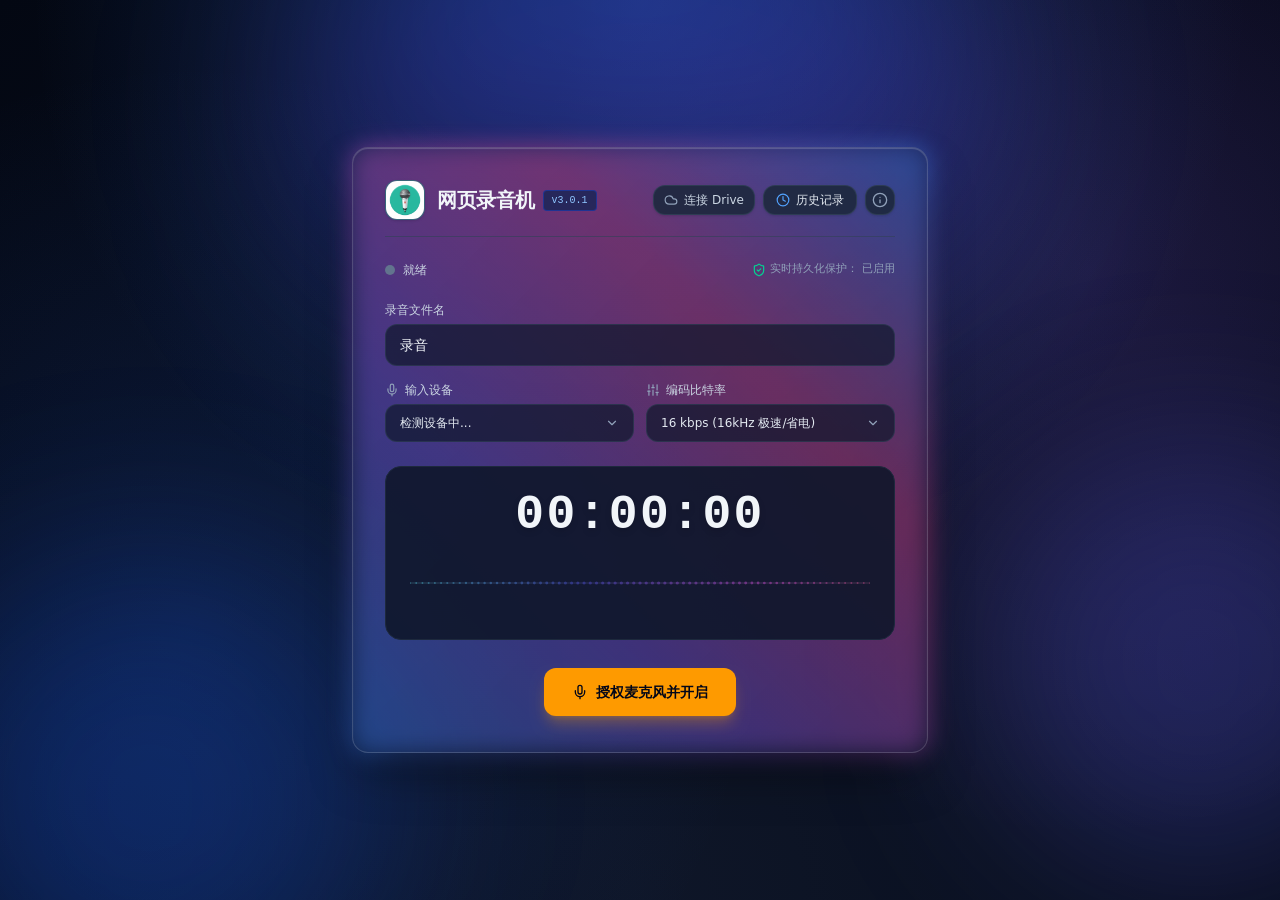
==== commit 78166f12: "Add files via upload" ====
--- a/index.html
+++ b/index.html
@@ -14,8 +14,8 @@
     <link rel="apple-touch-icon" href="./icon.png" />
     <script src="https://apis.google.com/js/api.js" async defer></script>
     <script src="https://accounts.google.com/gsi/client" async defer></script>
-    <script type="module" crossorigin src="./assets/index-BQ78G7XN.js"></script>
-    <link rel="stylesheet" crossorigin href="./assets/index-D2HQr7J3.css">
+    <script type="module" crossorigin src="./assets/index-DInsQSvB.js"></script>
+    <link rel="stylesheet" crossorigin href="./assets/index-Cxi0SIzz.css">
   </head>
   <body>
     <div id="root"></div>
--- a/assets/index-Cxi0SIzz.css
+++ b/assets/index-Cxi0SIzz.css
@@ -0,0 +1,2 @@
+/*! tailwindcss v4.3.3 | MIT License | https://tailwindcss.com */
+@layer properties{@supports (((-webkit-hyphens:none)) and (not (margin-trim:inline))) or ((-moz-orient:inline) and (not (color:rgb(from red r g b)))){*,:before,:after,::backdrop{--tw-translate-x:0;--tw-translate-y:0;--tw-translate-z:0;--tw-rotate-x:initial;--tw-rotate-y:initial;--tw-rotate-z:initial;--tw-skew-x:initial;--tw-skew-y:initial;--tw-space-y-reverse:0;--tw-border-style:solid;--tw-gradient-position:initial;--tw-gradient-from:#0000;--tw-gradient-via:#0000;--tw-gradient-to:#0000;--tw-gradient-stops:initial;--tw-gradient-via-stops:initial;--tw-gradient-from-position:0%;--tw-gradient-via-position:50%;--tw-gradient-to-position:100%;--tw-leading:initial;--tw-font-weight:initial;--tw-tracking:initial;--tw-shadow:0 0 #0000;--tw-shadow-color:initial;--tw-shadow-alpha:100%;--tw-inset-shadow:0 0 #0000;--tw-inset-shadow-color:initial;--tw-inset-shadow-alpha:100%;--tw-ring-color:initial;--tw-ring-shadow:0 0 #0000;--tw-inset-ring-color:initial;--tw-inset-ring-shadow:0 0 #0000;--tw-ring-inset:initial;--tw-ring-offset-width:0px;--tw-ring-offset-color:#fff;--tw-ring-offset-shadow:0 0 #0000;--tw-blur:initial;--tw-brightness:initial;--tw-contrast:initial;--tw-grayscale:initial;--tw-hue-rotate:initial;--tw-invert:initial;--tw-opacity:initial;--tw-saturate:initial;--tw-sepia:initial;--tw-drop-shadow:initial;--tw-drop-shadow-color:initial;--tw-drop-shadow-alpha:100%;--tw-drop-shadow-size:initial;--tw-backdrop-blur:initial;--tw-backdrop-brightness:initial;--tw-backdrop-contrast:initial;--tw-backdrop-grayscale:initial;--tw-backdrop-hue-rotate:initial;--tw-backdrop-invert:initial;--tw-backdrop-opacity:initial;--tw-backdrop-saturate:initial;--tw-backdrop-sepia:initial;--tw-duration:initial;--tw-ease:initial}}}@layer theme{:root,:host{--font-sans:-apple-system, BlinkMacSystemFont, "Segoe UI", Roboto, "Helvetica Neue", "Noto Sans", Arial, sans-serif, "Apple Color Emoji", "Segoe UI Emoji", "Segoe UI Symbol", "Noto Color Emoji";--font-mono:ui-monospace, SFMono-Regular, Menlo, Monaco, Consolas, "Liberation Mono", "Courier New", monospace;--color-red-500:oklch(63.7% .237 25.331);--color-amber-200:oklch(92.4% .12 95.746);--color-amber-300:oklch(87.9% .169 91.605);--color-amber-400:oklch(82.8% .189 84.429);--color-amber-500:oklch(76.9% .188 70.08);--color-amber-600:oklch(66.6% .179 58.318);--color-amber-700:oklch(55.5% .163 48.998);--color-amber-950:oklch(27.9% .077 45.635);--color-emerald-300:oklch(84.5% .143 164.978);--color-emerald-400:oklch(76.5% .177 163.223);--color-emerald-500:oklch(69.6% .17 162.48);--color-emerald-600:oklch(59.6% .145 163.225);--color-emerald-700:oklch(50.8% .118 165.612);--color-emerald-950:oklch(26.2% .051 172.552);--color-cyan-300:oklch(86.5% .127 207.078);--color-blue-300:oklch(80.9% .105 251.813);--color-blue-400:oklch(70.7% .165 254.624);--color-blue-500:oklch(62.3% .214 259.815);--color-blue-600:oklch(54.6% .245 262.881);--color-blue-700:oklch(48.8% .243 264.376);--color-blue-800:oklch(42.4% .199 265.638);--color-blue-950:oklch(28.2% .091 267.935);--color-indigo-500:oklch(58.5% .233 277.117);--color-indigo-600:oklch(51.1% .262 276.966);--color-rose-300:oklch(81% .117 11.638);--color-rose-400:oklch(71.2% .194 13.428);--color-rose-500:oklch(64.5% .246 16.439);--color-rose-600:oklch(58.6% .253 17.585);--color-rose-700:oklch(51.4% .222 16.935);--color-rose-950:oklch(27.1% .105 12.094);--color-slate-100:oklch(96.8% .007 247.896);--color-slate-200:oklch(92.9% .013 255.508);--color-slate-300:oklch(86.9% .022 252.894);--color-slate-400:oklch(70.4% .04 256.788);--color-slate-500:oklch(55.4% .046 257.417);--color-slate-600:oklch(44.6% .043 257.281);--color-slate-700:oklch(37.2% .044 257.287);--color-slate-800:oklch(27.9% .041 260.031);--color-slate-900:oklch(20.8% .042 265.755);--color-slate-950:oklch(12.9% .042 264.695);--color-white:#fff;--spacing:.25rem;--container-sm:24rem;--container-md:28rem;--container-xl:36rem;--container-3xl:48rem;--text-xs:.75rem;--text-xs--line-height:calc(1 / .75);--text-sm:.875rem;--text-sm--line-height:calc(1.25 / .875);--text-base:1rem;--text-base--line-height:calc(1.5 / 1);--text-lg:1.125rem;--text-lg--line-height:calc(1.75 / 1.125);--text-xl:1.25rem;--text-xl--line-height:calc(1.75 / 1.25);--text-4xl:2.25rem;--text-4xl--line-height:calc(2.5 / 2.25);--text-5xl:3rem;--text-5xl--line-height:1;--font-weight-normal:400;--font-weight-medium:500;--font-weight-semibold:600;--font-weight-bold:700;--tracking-tight:-.025em;--tracking-wider:.05em;--leading-relaxed:1.625;--radius-lg:.5rem;--radius-xl:.75rem;--radius-2xl:1rem;--drop-shadow-md:0 3px 3px #0000001f;--ease-in-out:cubic-bezier(.4, 0, .2, 1);--animate-spin:spin 1s linear infinite;--animate-pulse:pulse 2s cubic-bezier(.4, 0, .6, 1) infinite;--blur-md:12px;--default-transition-duration:.15s;--default-transition-timing-function:cubic-bezier(.4, 0, .2, 1);--default-font-family:var(--font-sans);--default-mono-font-family:var(--font-mono)}}@layer base{*,:after,:before,::backdrop{box-sizing:border-box;border:0 solid;margin:0;padding:0}::file-selector-button{box-sizing:border-box;border:0 solid;margin:0;padding:0}html,:host{-webkit-text-size-adjust:100%;tab-size:4;line-height:1.5;font-family:var(--default-font-family,-apple-system, BlinkMacSystemFont, "Segoe UI", Roboto, "Helvetica Neue", "Noto Sans", Arial, sans-serif, "Apple Color Emoji", "Segoe UI Emoji", "Segoe UI Symbol", "Noto Color Emoji");font-feature-settings:var(--default-font-feature-settings,normal);font-variation-settings:var(--default-font-variation-settings,normal);-webkit-tap-highlight-color:transparent}hr{height:0;color:inherit;border-top-width:1px}abbr:where([title]){-webkit-text-decoration:underline dotted;text-decoration:underline dotted}h1,h2,h3,h4,h5,h6{font-size:inherit;font-weight:inherit}a{color:inherit;-webkit-text-decoration:inherit;-webkit-text-decoration:inherit;-webkit-text-decoration:inherit;-webkit-text-decoration:inherit;text-decoration:inherit}b,strong{font-weight:bolder}code,kbd,samp,pre{font-family:var(--default-mono-font-family,ui-monospace, SFMono-Regular, Menlo, Monaco, Consolas, "Liberation Mono", "Courier New", monospace);font-feature-settings:var(--default-mono-font-feature-settings,normal);font-variation-settings:var(--default-mono-font-variation-settings,normal);font-size:1em}small{font-size:80%}sub,sup{vertical-align:baseline;font-size:75%;line-height:0;position:relative}sub{bottom:-.25em}sup{top:-.5em}table{text-indent:0;border-color:inherit;border-collapse:collapse}:-moz-focusring:where(:not(iframe)){outline:auto}progress{vertical-align:baseline}summary{display:list-item}ol,ul,menu{list-style:none}img,svg,video,canvas,audio,iframe,embed,object{vertical-align:middle;display:block}img,video{max-width:100%;height:auto}button,input,select,optgroup,textarea{font:inherit;font-feature-settings:inherit;font-variation-settings:inherit;letter-spacing:inherit;color:inherit;opacity:1;background-color:#0000;border-radius:0}::file-selector-button{font:inherit;font-feature-settings:inherit;font-variation-settings:inherit;letter-spacing:inherit;color:inherit;opacity:1;background-color:#0000;border-radius:0}:where(select:is([multiple],[size])) optgroup{font-weight:bolder}:where(select:is([multiple],[size])) optgroup option{padding-inline-start:20px}::file-selector-button{margin-inline-end:4px}::placeholder{opacity:1}@supports (not ((-webkit-appearance:-apple-pay-button))) or (contain-intrinsic-size:1px){::placeholder{color:currentColor}@supports (color:color-mix(in lab, red, red)){::placeholder{color:color-mix(in oklab, currentcolor 50%, transparent)}}}textarea{resize:vertical}::-webkit-search-decoration{-webkit-appearance:none}::-webkit-date-and-time-value{min-height:1lh;text-align:inherit}::-webkit-datetime-edit{display:inline-flex}::-webkit-datetime-edit-fields-wrapper{padding:0}::-webkit-datetime-edit{padding-block:0}::-webkit-datetime-edit-year-field{padding-block:0}::-webkit-datetime-edit-month-field{padding-block:0}::-webkit-datetime-edit-day-field{padding-block:0}::-webkit-datetime-edit-hour-field{padding-block:0}::-webkit-datetime-edit-minute-field{padding-block:0}::-webkit-datetime-edit-second-field{padding-block:0}::-webkit-datetime-edit-millisecond-field{padding-block:0}::-webkit-datetime-edit-meridiem-field{padding-block:0}::-webkit-calendar-picker-indicator{line-height:1}:-moz-ui-invalid{box-shadow:none}button,input:where([type=button],[type=reset],[type=submit]){appearance:button}::file-selector-button{appearance:button}::-webkit-inner-spin-button{height:auto}::-webkit-outer-spin-button{height:auto}[hidden]:where(:not([hidden=until-found])){display:none!important}}@layer components;@layer utilities{.pointer-events-none{pointer-events:none}.visible{visibility:visible}.absolute{position:absolute}.fixed{position:fixed}.relative{position:relative}.inset-0{inset:0}.-top-40{top:calc(var(--spacing) * -40)}.top-1\.5{top:calc(var(--spacing) * 1.5)}.top-1\/2{top:50%}.top-\[calc\(100\%\+4px\)\]{top:calc(100% + 4px)}.-right-32{right:calc(var(--spacing) * -32)}.right-0{right:0}.right-2{right:calc(var(--spacing) * 2)}.-bottom-32{bottom:calc(var(--spacing) * -32)}.-left-20{left:calc(var(--spacing) * -20)}.left-0{left:0}.left-1\/2{left:50%}.-z-10{z-index:calc(10 * -1)}.z-40{z-index:40}.z-50{z-index:50}.mt-0\.5{margin-top:calc(var(--spacing) * .5)}.mt-1{margin-top:var(--spacing)}.mt-2{margin-top:calc(var(--spacing) * 2)}.mt-2\.5{margin-top:calc(var(--spacing) * 2.5)}.mb-3{margin-bottom:calc(var(--spacing) * 3)}.ml-0\.5{margin-left:calc(var(--spacing) * .5)}.ml-1{margin-left:var(--spacing)}.block{display:block}.contents{display:contents}.flex{display:flex}.grid{display:grid}.hidden{display:none}.inline{display:inline}.inline-block{display:inline-block}.inline-flex{display:inline-flex}.h-2{height:calc(var(--spacing) * 2)}.h-2\.5{height:calc(var(--spacing) * 2.5)}.h-3{height:calc(var(--spacing) * 3)}.h-3\.5{height:calc(var(--spacing) * 3.5)}.h-4{height:calc(var(--spacing) * 4)}.h-5{height:calc(var(--spacing) * 5)}.h-6{height:calc(var(--spacing) * 6)}.h-7{height:calc(var(--spacing) * 7)}.h-8{height:calc(var(--spacing) * 8)}.h-9{height:calc(var(--spacing) * 9)}.h-10{height:calc(var(--spacing) * 10)}.h-14{height:calc(var(--spacing) * 14)}.h-16{height:calc(var(--spacing) * 16)}.h-\[420px\]{height:420px}.h-\[460px\]{height:460px}.h-\[550px\]{height:550px}.h-full{height:100%}.max-h-36{max-height:calc(var(--spacing) * 36)}.max-h-48{max-height:calc(var(--spacing) * 48)}.max-h-\[60vh\]{max-height:60vh}.max-h-\[90vh\]{max-height:90vh}.min-h-screen{min-height:100vh}.w-2\.5{width:calc(var(--spacing) * 2.5)}.w-3{width:calc(var(--spacing) * 3)}.w-3\.5{width:calc(var(--spacing) * 3.5)}.w-4{width:calc(var(--spacing) * 4)}.w-5{width:calc(var(--spacing) * 5)}.w-6{width:calc(var(--spacing) * 6)}.w-7{width:calc(var(--spacing) * 7)}.w-8{width:calc(var(--spacing) * 8)}.w-9{width:calc(var(--spacing) * 9)}.w-10{width:calc(var(--spacing) * 10)}.w-12{width:calc(var(--spacing) * 12)}.w-14{width:calc(var(--spacing) * 14)}.w-\[420px\]{width:420px}.w-\[460px\]{width:460px}.w-\[680px\]{width:680px}.w-full{width:100%}.max-w-3xl{max-width:var(--container-3xl)}.max-w-\[240px\]{max-width:240px}.max-w-md{max-width:var(--container-md)}.max-w-sm{max-width:var(--container-sm)}.max-w-xl{max-width:var(--container-xl)}.min-w-0{min-width:0}.flex-1{flex:1}.flex-shrink-0{flex-shrink:0}.-translate-x-1\/2{--tw-translate-x:calc(calc(1 / 2 * 100%) * -1);translate:var(--tw-translate-x) var(--tw-translate-y)}.translate-x-0{--tw-translate-x:0px;translate:var(--tw-translate-x) var(--tw-translate-y)}.translate-x-4{--tw-translate-x:calc(var(--spacing) * 4);translate:var(--tw-translate-x) var(--tw-translate-y)}.transform{transform:var(--tw-rotate-x,) var(--tw-rotate-y,) var(--tw-rotate-z,) var(--tw-skew-x,) var(--tw-skew-y,)}.animate-pulse{animation:var(--animate-pulse)}.animate-spin{animation:var(--animate-spin)}.cursor-pointer{cursor:pointer}.resize{resize:both}.grid-cols-2{grid-template-columns:repeat(2,minmax(0,1fr))}.flex-col{flex-direction:column}.flex-wrap{flex-wrap:wrap}.items-center{align-items:center}.items-start{align-items:flex-start}.justify-between{justify-content:space-between}.justify-center{justify-content:center}.gap-1{gap:var(--spacing)}.gap-1\.5{gap:calc(var(--spacing) * 1.5)}.gap-2{gap:calc(var(--spacing) * 2)}.gap-2\.5{gap:calc(var(--spacing) * 2.5)}.gap-3{gap:calc(var(--spacing) * 3)}.gap-3\.5{gap:calc(var(--spacing) * 3.5)}.gap-4{gap:calc(var(--spacing) * 4)}.gap-5{gap:calc(var(--spacing) * 5)}.gap-6{gap:calc(var(--spacing) * 6)}:where(.space-y-1>:not(:last-child)){--tw-space-y-reverse:0;margin-block-start:calc(var(--spacing) * var(--tw-space-y-reverse));margin-block-end:calc(var(--spacing) * calc(1 - var(--tw-space-y-reverse)))}:where(.space-y-4>:not(:last-child)){--tw-space-y-reverse:0;margin-block-start:calc(calc(var(--spacing) * 4) * var(--tw-space-y-reverse));margin-block-end:calc(calc(var(--spacing) * 4) * calc(1 - var(--tw-space-y-reverse)))}.gap-x-3{column-gap:calc(var(--spacing) * 3)}.gap-y-1{row-gap:var(--spacing)}.self-start{align-self:flex-start}.truncate{text-overflow:ellipsis;white-space:nowrap;overflow:hidden}.overflow-hidden{overflow:hidden}.overflow-y-auto{overflow-y:auto}.rounded{border-radius:.25rem}.rounded-2xl{border-radius:var(--radius-2xl)}.rounded-full{border-radius:2147483647px}.rounded-lg{border-radius:var(--radius-lg)}.rounded-xl{border-radius:var(--radius-xl)}.border{border-style:var(--tw-border-style);border-width:1px}.border-2{border-style:var(--tw-border-style);border-width:2px}.border-t{border-top-style:var(--tw-border-style);border-top-width:1px}.border-b{border-bottom-style:var(--tw-border-style);border-bottom-width:1px}.border-amber-500\/30{border-color:#f99c004d}@supports (color:color-mix(in lab, red, red)){.border-amber-500\/30{border-color:color-mix(in oklab, var(--color-amber-500) 30%, transparent)}}.border-amber-500\/40{border-color:#f99c0066}@supports (color:color-mix(in lab, red, red)){.border-amber-500\/40{border-color:color-mix(in oklab, var(--color-amber-500) 40%, transparent)}}.border-blue-500\/30{border-color:#3080ff4d}@supports (color:color-mix(in lab, red, red)){.border-blue-500\/30{border-color:color-mix(in oklab, var(--color-blue-500) 30%, transparent)}}.border-blue-500\/40{border-color:#3080ff66}@supports (color:color-mix(in lab, red, red)){.border-blue-500\/40{border-color:color-mix(in oklab, var(--color-blue-500) 40%, transparent)}}.border-blue-800\/60{border-color:#193cb899}@supports (color:color-mix(in lab, red, red)){.border-blue-800\/60{border-color:color-mix(in oklab, var(--color-blue-800) 60%, transparent)}}.border-emerald-500\/30{border-color:#00bb7f4d}@supports (color:color-mix(in lab, red, red)){.border-emerald-500\/30{border-color:color-mix(in oklab, var(--color-emerald-500) 30%, transparent)}}.border-emerald-500\/40{border-color:#00bb7f66}@supports (color:color-mix(in lab, red, red)){.border-emerald-500\/40{border-color:color-mix(in oklab, var(--color-emerald-500) 40%, transparent)}}.border-rose-500\/30{border-color:#ff23574d}@supports (color:color-mix(in lab, red, red)){.border-rose-500\/30{border-color:color-mix(in oklab, var(--color-rose-500) 30%, transparent)}}.border-rose-500\/40{border-color:#ff235766}@supports (color:color-mix(in lab, red, red)){.border-rose-500\/40{border-color:color-mix(in oklab, var(--color-rose-500) 40%, transparent)}}.border-slate-700{border-color:var(--color-slate-700)}.border-slate-700\/40{border-color:#31415866}@supports (color:color-mix(in lab, red, red)){.border-slate-700\/40{border-color:color-mix(in oklab, var(--color-slate-700) 40%, transparent)}}.border-slate-700\/50{border-color:#31415880}@supports (color:color-mix(in lab, red, red)){.border-slate-700\/50{border-color:color-mix(in oklab, var(--color-slate-700) 50%, transparent)}}.border-slate-700\/60{border-color:#31415899}@supports (color:color-mix(in lab, red, red)){.border-slate-700\/60{border-color:color-mix(in oklab, var(--color-slate-700) 60%, transparent)}}.border-slate-700\/80{border-color:#314158cc}@supports (color:color-mix(in lab, red, red)){.border-slate-700\/80{border-color:color-mix(in oklab, var(--color-slate-700) 80%, transparent)}}.border-slate-800{border-color:var(--color-slate-800)}.border-slate-800\/80{border-color:#1d293dcc}@supports (color:color-mix(in lab, red, red)){.border-slate-800\/80{border-color:color-mix(in oklab, var(--color-slate-800) 80%, transparent)}}.border-transparent{border-color:#0000}.bg-amber-500{background-color:var(--color-amber-500)}.bg-amber-500\/20{background-color:#f99c0033}@supports (color:color-mix(in lab, red, red)){.bg-amber-500\/20{background-color:color-mix(in oklab, var(--color-amber-500) 20%, transparent)}}.bg-amber-600{background-color:var(--color-amber-600)}.bg-amber-600\/90{background-color:#dd7400e6}@supports (color:color-mix(in lab, red, red)){.bg-amber-600\/90{background-color:color-mix(in oklab, var(--color-amber-600) 90%, transparent)}}.bg-amber-950\/20{background-color:#46190133}@supports (color:color-mix(in lab, red, red)){.bg-amber-950\/20{background-color:color-mix(in oklab, var(--color-amber-950) 20%, transparent)}}.bg-amber-950\/40{background-color:#46190166}@supports (color:color-mix(in lab, red, red)){.bg-amber-950\/40{background-color:color-mix(in oklab, var(--color-amber-950) 40%, transparent)}}.bg-blue-500\/20{background-color:#3080ff33}@supports (color:color-mix(in lab, red, red)){.bg-blue-500\/20{background-color:color-mix(in oklab, var(--color-blue-500) 20%, transparent)}}.bg-blue-600{background-color:var(--color-blue-600)}.bg-blue-600\/20{background-color:#155dfc33}@supports (color:color-mix(in lab, red, red)){.bg-blue-600\/20{background-color:color-mix(in oklab, var(--color-blue-600) 20%, transparent)}}.bg-blue-600\/25{background-color:#155dfc40}@supports (color:color-mix(in lab, red, red)){.bg-blue-600\/25{background-color:color-mix(in oklab, var(--color-blue-600) 25%, transparent)}}.bg-blue-600\/30{background-color:#155dfc4d}@supports (color:color-mix(in lab, red, red)){.bg-blue-600\/30{background-color:color-mix(in oklab, var(--color-blue-600) 30%, transparent)}}.bg-blue-950\/40{background-color:#16245666}@supports (color:color-mix(in lab, red, red)){.bg-blue-950\/40{background-color:color-mix(in oklab, var(--color-blue-950) 40%, transparent)}}.bg-blue-950\/80{background-color:#162456cc}@supports (color:color-mix(in lab, red, red)){.bg-blue-950\/80{background-color:color-mix(in oklab, var(--color-blue-950) 80%, transparent)}}.bg-emerald-500{background-color:var(--color-emerald-500)}.bg-emerald-500\/10{background-color:#00bb7f1a}@supports (color:color-mix(in lab, red, red)){.bg-emerald-500\/10{background-color:color-mix(in oklab, var(--color-emerald-500) 10%, transparent)}}.bg-emerald-500\/15{background-color:#00bb7f26}@supports (color:color-mix(in lab, red, red)){.bg-emerald-500\/15{background-color:color-mix(in oklab, var(--color-emerald-500) 15%, transparent)}}.bg-emerald-500\/20{background-color:#00bb7f33}@supports (color:color-mix(in lab, red, red)){.bg-emerald-500\/20{background-color:color-mix(in oklab, var(--color-emerald-500) 20%, transparent)}}.bg-emerald-600{background-color:var(--color-emerald-600)}.bg-emerald-950\/40{background-color:#002c2266}@supports (color:color-mix(in lab, red, red)){.bg-emerald-950\/40{background-color:color-mix(in oklab, var(--color-emerald-950) 40%, transparent)}}.bg-indigo-500\/25{background-color:#625fff40}@supports (color:color-mix(in lab, red, red)){.bg-indigo-500\/25{background-color:color-mix(in oklab, var(--color-indigo-500) 25%, transparent)}}.bg-indigo-600{background-color:var(--color-indigo-600)}.bg-red-500{background-color:var(--color-red-500)}.bg-rose-500\/10{background-color:#ff23571a}@supports (color:color-mix(in lab, red, red)){.bg-rose-500\/10{background-color:color-mix(in oklab, var(--color-rose-500) 10%, transparent)}}.bg-rose-600{background-color:var(--color-rose-600)}.bg-rose-950\/40{background-color:#4d021866}@supports (color:color-mix(in lab, red, red)){.bg-rose-950\/40{background-color:color-mix(in oklab, var(--color-rose-950) 40%, transparent)}}.bg-slate-500{background-color:var(--color-slate-500)}.bg-slate-700{background-color:var(--color-slate-700)}.bg-slate-800{background-color:var(--color-slate-800)}.bg-slate-800\/60{background-color:#1d293d99}@supports (color:color-mix(in lab, red, red)){.bg-slate-800\/60{background-color:color-mix(in oklab, var(--color-slate-800) 60%, transparent)}}.bg-slate-800\/80{background-color:#1d293dcc}@supports (color:color-mix(in lab, red, red)){.bg-slate-800\/80{background-color:color-mix(in oklab, var(--color-slate-800) 80%, transparent)}}.bg-slate-800\/90{background-color:#1d293de6}@supports (color:color-mix(in lab, red, red)){.bg-slate-800\/90{background-color:color-mix(in oklab, var(--color-slate-800) 90%, transparent)}}.bg-slate-900{background-color:var(--color-slate-900)}.bg-slate-900\/60{background-color:#0f172b99}@supports (color:color-mix(in lab, red, red)){.bg-slate-900\/60{background-color:color-mix(in oklab, var(--color-slate-900) 60%, transparent)}}.bg-slate-900\/70{background-color:#0f172bb3}@supports (color:color-mix(in lab, red, red)){.bg-slate-900\/70{background-color:color-mix(in oklab, var(--color-slate-900) 70%, transparent)}}.bg-slate-900\/80{background-color:#0f172bcc}@supports (color:color-mix(in lab, red, red)){.bg-slate-900\/80{background-color:color-mix(in oklab, var(--color-slate-900) 80%, transparent)}}.bg-slate-900\/90{background-color:#0f172be6}@supports (color:color-mix(in lab, red, red)){.bg-slate-900\/90{background-color:color-mix(in oklab, var(--color-slate-900) 90%, transparent)}}.bg-slate-950{background-color:var(--color-slate-950)}.bg-slate-950\/60{background-color:#02061899}@supports (color:color-mix(in lab, red, red)){.bg-slate-950\/60{background-color:color-mix(in oklab, var(--color-slate-950) 60%, transparent)}}.bg-slate-950\/70{background-color:#020618b3}@supports (color:color-mix(in lab, red, red)){.bg-slate-950\/70{background-color:color-mix(in oklab, var(--color-slate-950) 70%, transparent)}}.bg-slate-950\/80{background-color:#020618cc}@supports (color:color-mix(in lab, red, red)){.bg-slate-950\/80{background-color:color-mix(in oklab, var(--color-slate-950) 80%, transparent)}}.bg-white{background-color:var(--color-white)}.bg-gradient-to-b{--tw-gradient-position:to bottom in oklab;background-image:linear-gradient(var(--tw-gradient-stops))}.bg-gradient-to-r{--tw-gradient-position:to right in oklab;background-image:linear-gradient(var(--tw-gradient-stops))}.from-blue-500{--tw-gradient-from:var(--color-blue-500);--tw-gradient-stops:var(--tw-gradient-via-stops,var(--tw-gradient-position), var(--tw-gradient-from) var(--tw-gradient-from-position), var(--tw-gradient-to) var(--tw-gradient-to-position))}.from-blue-600\/40{--tw-gradient-from:#155dfc66}@supports (color:color-mix(in lab, red, red)){.from-blue-600\/40{--tw-gradient-from:color-mix(in oklab, var(--color-blue-600) 40%, transparent)}}.from-blue-600\/40{--tw-gradient-stops:var(--tw-gradient-via-stops,var(--tw-gradient-position), var(--tw-gradient-from) var(--tw-gradient-from-position), var(--tw-gradient-to) var(--tw-gradient-to-position))}.via-indigo-600\/30{--tw-gradient-via:#4f39f64d}@supports (color:color-mix(in lab, red, red)){.via-indigo-600\/30{--tw-gradient-via:color-mix(in oklab, var(--color-indigo-600) 30%, transparent)}}.via-indigo-600\/30{--tw-gradient-via-stops:var(--tw-gradient-position), var(--tw-gradient-from) var(--tw-gradient-from-position), var(--tw-gradient-via) var(--tw-gradient-via-position), var(--tw-gradient-to) var(--tw-gradient-to-position);--tw-gradient-stops:var(--tw-gradient-via-stops)}.to-indigo-500{--tw-gradient-to:var(--color-indigo-500);--tw-gradient-stops:var(--tw-gradient-via-stops,var(--tw-gradient-position), var(--tw-gradient-from) var(--tw-gradient-from-position), var(--tw-gradient-to) var(--tw-gradient-to-position))}.to-transparent{--tw-gradient-to:transparent;--tw-gradient-stops:var(--tw-gradient-via-stops,var(--tw-gradient-position), var(--tw-gradient-from) var(--tw-gradient-from-position), var(--tw-gradient-to) var(--tw-gradient-to-position))}.fill-white{fill:var(--color-white)}.object-cover{object-fit:cover}.p-0\.5{padding:calc(var(--spacing) * .5)}.p-1{padding:var(--spacing)}.p-1\.5{padding:calc(var(--spacing) * 1.5)}.p-2\.5{padding:calc(var(--spacing) * 2.5)}.p-3{padding:calc(var(--spacing) * 3)}.p-3\.5{padding:calc(var(--spacing) * 3.5)}.p-4{padding:calc(var(--spacing) * 4)}.p-5{padding:calc(var(--spacing) * 5)}.p-6{padding:calc(var(--spacing) * 6)}.px-1\.5{padding-inline:calc(var(--spacing) * 1.5)}.px-2{padding-inline:calc(var(--spacing) * 2)}.px-2\.5{padding-inline:calc(var(--spacing) * 2.5)}.px-3{padding-inline:calc(var(--spacing) * 3)}.px-3\.5{padding-inline:calc(var(--spacing) * 3.5)}.px-4{padding-inline:calc(var(--spacing) * 4)}.px-5{padding-inline:calc(var(--spacing) * 5)}.px-6{padding-inline:calc(var(--spacing) * 6)}.px-7{padding-inline:calc(var(--spacing) * 7)}.py-0\.5{padding-block:calc(var(--spacing) * .5)}.py-1{padding-block:var(--spacing)}.py-1\.5{padding-block:calc(var(--spacing) * 1.5)}.py-2{padding-block:calc(var(--spacing) * 2)}.py-2\.5{padding-block:calc(var(--spacing) * 2.5)}.py-3{padding-block:calc(var(--spacing) * 3)}.py-3\.5{padding-block:calc(var(--spacing) * 3.5)}.py-4{padding-block:calc(var(--spacing) * 4)}.py-16{padding-block:calc(var(--spacing) * 16)}.pt-2{padding-top:calc(var(--spacing) * 2)}.pt-3{padding-top:calc(var(--spacing) * 3)}.pr-1{padding-right:var(--spacing)}.pb-3{padding-bottom:calc(var(--spacing) * 3)}.pb-4{padding-bottom:calc(var(--spacing) * 4)}.text-center{text-align:center}.text-left{text-align:left}.text-right{text-align:right}.font-mono{font-family:var(--font-mono)}.text-4xl{font-size:var(--text-4xl);line-height:var(--tw-leading,var(--text-4xl--line-height))}.text-base{font-size:var(--text-base);line-height:var(--tw-leading,var(--text-base--line-height))}.text-lg{font-size:var(--text-lg);line-height:var(--tw-leading,var(--text-lg--line-height))}.text-sm{font-size:var(--text-sm);line-height:var(--tw-leading,var(--text-sm--line-height))}.text-xl{font-size:var(--text-xl);line-height:var(--tw-leading,var(--text-xl--line-height))}.text-xs{font-size:var(--text-xs);line-height:var(--tw-leading,var(--text-xs--line-height))}.text-\[10px\]{font-size:10px}.text-\[11px\]{font-size:11px}.leading-relaxed{--tw-leading:var(--leading-relaxed);line-height:var(--leading-relaxed)}.font-bold{--tw-font-weight:var(--font-weight-bold);font-weight:var(--font-weight-bold)}.font-medium{--tw-font-weight:var(--font-weight-medium);font-weight:var(--font-weight-medium)}.font-normal{--tw-font-weight:var(--font-weight-normal);font-weight:var(--font-weight-normal)}.font-semibold{--tw-font-weight:var(--font-weight-semibold);font-weight:var(--font-weight-semibold)}.tracking-tight{--tw-tracking:var(--tracking-tight);letter-spacing:var(--tracking-tight)}.tracking-wider{--tw-tracking:var(--tracking-wider);letter-spacing:var(--tracking-wider)}.break-words{overflow-wrap:break-word}.text-amber-200{color:var(--color-amber-200)}.text-amber-300{color:var(--color-amber-300)}.text-amber-400{color:var(--color-amber-400)}.text-blue-300{color:var(--color-blue-300)}.text-blue-400{color:var(--color-blue-400)}.text-cyan-300{color:var(--color-cyan-300)}.text-emerald-300{color:var(--color-emerald-300)}.text-emerald-400{color:var(--color-emerald-400)}.text-emerald-400\/80{color:#00d294cc}@supports (color:color-mix(in lab, red, red)){.text-emerald-400\/80{color:color-mix(in oklab, var(--color-emerald-400) 80%, transparent)}}.text-emerald-400\/90{color:#00d294e6}@supports (color:color-mix(in lab, red, red)){.text-emerald-400\/90{color:color-mix(in oklab, var(--color-emerald-400) 90%, transparent)}}.text-rose-300{color:var(--color-rose-300)}.text-rose-400{color:var(--color-rose-400)}.text-slate-100{color:var(--color-slate-100)}.text-slate-200{color:var(--color-slate-200)}.text-slate-300{color:var(--color-slate-300)}.text-slate-400{color:var(--color-slate-400)}.text-slate-500{color:var(--color-slate-500)}.text-slate-950{color:var(--color-slate-950)}.text-white{color:var(--color-white)}.underline{text-decoration-line:underline}.placeholder-slate-500::placeholder{color:var(--color-slate-500)}.accent-blue-500{accent-color:var(--color-blue-500)}.opacity-70{opacity:.7}.shadow{--tw-shadow:0 1px 3px 0 var(--tw-shadow-color,#0000001a), 0 1px 2px -1px var(--tw-shadow-color,#0000001a);box-shadow:var(--tw-inset-shadow), var(--tw-inset-ring-shadow), var(--tw-ring-offset-shadow), var(--tw-ring-shadow), var(--tw-shadow)}.shadow-2xl{--tw-shadow:0 25px 50px -12px var(--tw-shadow-color,#00000040);box-shadow:var(--tw-inset-shadow), var(--tw-inset-ring-shadow), var(--tw-ring-offset-shadow), var(--tw-ring-shadow), var(--tw-shadow)}.shadow-lg{--tw-shadow:0 10px 15px -3px var(--tw-shadow-color,#0000001a), 0 4px 6px -4px var(--tw-shadow-color,#0000001a);box-shadow:var(--tw-inset-shadow), var(--tw-inset-ring-shadow), var(--tw-ring-offset-shadow), var(--tw-ring-shadow), var(--tw-shadow)}.shadow-md{--tw-shadow:0 4px 6px -1px var(--tw-shadow-color,#0000001a), 0 2px 4px -2px var(--tw-shadow-color,#0000001a);box-shadow:var(--tw-inset-shadow), var(--tw-inset-ring-shadow), var(--tw-ring-offset-shadow), var(--tw-ring-shadow), var(--tw-shadow)}.shadow-sm{--tw-shadow:0 1px 3px 0 var(--tw-shadow-color,#0000001a), 0 1px 2px -1px var(--tw-shadow-color,#0000001a);box-shadow:var(--tw-inset-shadow), var(--tw-inset-ring-shadow), var(--tw-ring-offset-shadow), var(--tw-ring-shadow), var(--tw-shadow)}.shadow-xl{--tw-shadow:0 20px 25px -5px var(--tw-shadow-color,#0000001a), 0 8px 10px -6px var(--tw-shadow-color,#0000001a);box-shadow:var(--tw-inset-shadow), var(--tw-inset-ring-shadow), var(--tw-ring-offset-shadow), var(--tw-ring-shadow), var(--tw-shadow)}.ring-0{--tw-ring-shadow:var(--tw-ring-inset,) 0 0 0 calc(0px + var(--tw-ring-offset-width)) var(--tw-ring-color,currentcolor);box-shadow:var(--tw-inset-shadow), var(--tw-inset-ring-shadow), var(--tw-ring-offset-shadow), var(--tw-ring-shadow), var(--tw-shadow)}.shadow-amber-500\/20{--tw-shadow-color:#f99c0033}@supports (color:color-mix(in lab, red, red)){.shadow-amber-500\/20{--tw-shadow-color:color-mix(in oklab, color-mix(in oklab, var(--color-amber-500) 20%, transparent) var(--tw-shadow-alpha), transparent)}}.shadow-amber-500\/30{--tw-shadow-color:#f99c004d}@supports (color:color-mix(in lab, red, red)){.shadow-amber-500\/30{--tw-shadow-color:color-mix(in oklab, color-mix(in oklab, var(--color-amber-500) 30%, transparent) var(--tw-shadow-alpha), transparent)}}.shadow-amber-600\/30{--tw-shadow-color:#dd74004d}@supports (color:color-mix(in lab, red, red)){.shadow-amber-600\/30{--tw-shadow-color:color-mix(in oklab, color-mix(in oklab, var(--color-amber-600) 30%, transparent) var(--tw-shadow-alpha), transparent)}}.shadow-blue-600\/30{--tw-shadow-color:#155dfc4d}@supports (color:color-mix(in lab, red, red)){.shadow-blue-600\/30{--tw-shadow-color:color-mix(in oklab, color-mix(in oklab, var(--color-blue-600) 30%, transparent) var(--tw-shadow-alpha), transparent)}}.shadow-emerald-600\/30{--tw-shadow-color:#0097674d}@supports (color:color-mix(in lab, red, red)){.shadow-emerald-600\/30{--tw-shadow-color:color-mix(in oklab, color-mix(in oklab, var(--color-emerald-600) 30%, transparent) var(--tw-shadow-alpha), transparent)}}.shadow-rose-600\/30{--tw-shadow-color:#e700444d}@supports (color:color-mix(in lab, red, red)){.shadow-rose-600\/30{--tw-shadow-color:color-mix(in oklab, color-mix(in oklab, var(--color-rose-600) 30%, transparent) var(--tw-shadow-alpha), transparent)}}.blur-\[90px\]{--tw-blur:blur(90px);filter:var(--tw-blur,) var(--tw-brightness,) var(--tw-contrast,) var(--tw-grayscale,) var(--tw-hue-rotate,) var(--tw-invert,) var(--tw-saturate,) var(--tw-sepia,) var(--tw-drop-shadow,)}.blur-\[100px\]{--tw-blur:blur(100px);filter:var(--tw-blur,) var(--tw-brightness,) var(--tw-contrast,) var(--tw-grayscale,) var(--tw-hue-rotate,) var(--tw-invert,) var(--tw-saturate,) var(--tw-sepia,) var(--tw-drop-shadow,)}.drop-shadow-md{--tw-drop-shadow-size:drop-shadow(0 3px 3px var(--tw-drop-shadow-color,#0000001f));--tw-drop-shadow:drop-shadow(var(--drop-shadow-md));filter:var(--tw-blur,) var(--tw-brightness,) var(--tw-contrast,) var(--tw-grayscale,) var(--tw-hue-rotate,) var(--tw-invert,) var(--tw-saturate,) var(--tw-sepia,) var(--tw-drop-shadow,)}.backdrop-blur-md{--tw-backdrop-blur:blur(var(--blur-md));-webkit-backdrop-filter:var(--tw-backdrop-blur,) var(--tw-backdrop-brightness,) var(--tw-backdrop-contrast,) var(--tw-backdrop-grayscale,) var(--tw-backdrop-hue-rotate,) var(--tw-backdrop-invert,) var(--tw-backdrop-opacity,) var(--tw-backdrop-saturate,) var(--tw-backdrop-sepia,);backdrop-filter:var(--tw-backdrop-blur,) var(--tw-backdrop-brightness,) var(--tw-backdrop-contrast,) var(--tw-backdrop-grayscale,) var(--tw-backdrop-hue-rotate,) var(--tw-backdrop-invert,) var(--tw-backdrop-opacity,) var(--tw-backdrop-saturate,) var(--tw-backdrop-sepia,)}.transition{transition-property:color,background-color,border-color,outline-color,text-decoration-color,fill,stroke,--tw-gradient-from,--tw-gradient-via,--tw-gradient-to,opacity,box-shadow,transform,translate,scale,rotate,filter,-webkit-backdrop-filter,backdrop-filter,display,content-visibility,overlay,pointer-events;transition-timing-function:var(--tw-ease,var(--default-transition-timing-function));transition-duration:var(--tw-duration,var(--default-transition-duration))}.transition-all{transition-property:all;transition-timing-function:var(--tw-ease,var(--default-transition-timing-function));transition-duration:var(--tw-duration,var(--default-transition-duration))}.transition-colors{transition-property:color,background-color,border-color,outline-color,text-decoration-color,fill,stroke,--tw-gradient-from,--tw-gradient-via,--tw-gradient-to;transition-timing-function:var(--tw-ease,var(--default-transition-timing-function));transition-duration:var(--tw-duration,var(--default-transition-duration))}.duration-75{--tw-duration:75ms;transition-duration:75ms}.duration-200{--tw-duration:.2s;transition-duration:.2s}.duration-300{--tw-duration:.3s;transition-duration:.3s}.ease-in-out{--tw-ease:var(--ease-in-out);transition-timing-function:var(--ease-in-out)}.select-none{-webkit-user-select:none;user-select:none}@media (hover:hover){.hover\:border-slate-500:hover{border-color:var(--color-slate-500)}.hover\:border-slate-600:hover{border-color:var(--color-slate-600)}.hover\:bg-amber-400:hover{background-color:var(--color-amber-400)}.hover\:bg-amber-500:hover{background-color:var(--color-amber-500)}.hover\:bg-amber-600:hover{background-color:var(--color-amber-600)}.hover\:bg-blue-500:hover{background-color:var(--color-blue-500)}.hover\:bg-blue-600\/30:hover{background-color:#155dfc4d}@supports (color:color-mix(in lab, red, red)){.hover\:bg-blue-600\/30:hover{background-color:color-mix(in oklab, var(--color-blue-600) 30%, transparent)}}.hover\:bg-emerald-500:hover{background-color:var(--color-emerald-500)}.hover\:bg-emerald-500\/25:hover{background-color:#00bb7f40}@supports (color:color-mix(in lab, red, red)){.hover\:bg-emerald-500\/25:hover{background-color:color-mix(in oklab, var(--color-emerald-500) 25%, transparent)}}.hover\:bg-indigo-500:hover{background-color:var(--color-indigo-500)}.hover\:bg-rose-500:hover{background-color:var(--color-rose-500)}.hover\:bg-rose-500\/20:hover{background-color:#ff235733}@supports (color:color-mix(in lab, red, red)){.hover\:bg-rose-500\/20:hover{background-color:color-mix(in oklab, var(--color-rose-500) 20%, transparent)}}.hover\:bg-slate-600:hover{background-color:var(--color-slate-600)}.hover\:bg-slate-700:hover{background-color:var(--color-slate-700)}.hover\:bg-slate-800:hover{background-color:var(--color-slate-800)}.hover\:bg-slate-800\/20:hover{background-color:#1d293d33}@supports (color:color-mix(in lab, red, red)){.hover\:bg-slate-800\/20:hover{background-color:color-mix(in oklab, var(--color-slate-800) 20%, transparent)}}.hover\:text-blue-300:hover{color:var(--color-blue-300)}.hover\:text-blue-400:hover{color:var(--color-blue-400)}.hover\:text-rose-300:hover{color:var(--color-rose-300)}.hover\:text-slate-200:hover{color:var(--color-slate-200)}.hover\:text-white:hover{color:var(--color-white)}.hover\:underline:hover{text-decoration-line:underline}.hover\:opacity-100:hover{opacity:1}}.focus\:border-blue-500:focus{border-color:var(--color-blue-500)}.focus\:ring-1:focus{--tw-ring-shadow:var(--tw-ring-inset,) 0 0 0 calc(1px + var(--tw-ring-offset-width)) var(--tw-ring-color,currentcolor);box-shadow:var(--tw-inset-shadow), var(--tw-inset-ring-shadow), var(--tw-ring-offset-shadow), var(--tw-ring-shadow), var(--tw-shadow)}.focus\:ring-blue-500:focus{--tw-ring-color:var(--color-blue-500)}.focus\:outline-none:focus{--tw-outline-style:none;outline-style:none}.active\:bg-amber-600:active{background-color:var(--color-amber-600)}.active\:bg-amber-700:active{background-color:var(--color-amber-700)}.active\:bg-blue-700:active{background-color:var(--color-blue-700)}.active\:bg-emerald-700:active{background-color:var(--color-emerald-700)}.active\:bg-rose-700:active{background-color:var(--color-rose-700)}.disabled\:cursor-not-allowed:disabled{cursor:not-allowed}.disabled\:opacity-50:disabled{opacity:.5}@media (width>=40rem){.sm\:hidden{display:none}.sm\:inline{display:inline}.sm\:p-6{padding:calc(var(--spacing) * 6)}.sm\:p-8{padding:calc(var(--spacing) * 8)}.sm\:text-5xl{font-size:var(--text-5xl);line-height:var(--tw-leading,var(--text-5xl--line-height))}}}body{color:#f8fafc;background-color:#0b0f19;background-image:radial-gradient(circle at 50% 0,#3b82f647 0%,#0000 55%),radial-gradient(circle at 85% 30%,#8b5cf62e 0%,#0000 45%),radial-gradient(circle at 15% 70%,#2563eb26 0%,#0000 45%),radial-gradient(circle at 50% 100%,#0f172ae6 0%,#030712 100%);background-attachment:fixed;min-height:100vh;margin:0;padding:0;font-family:system-ui,-apple-system,BlinkMacSystemFont,Segoe UI,Roboto,sans-serif}.glass-card{-webkit-backdrop-filter:blur(16px);background:linear-gradient(135deg,#1e293b33 0%,#0f172a40 100%);border:1px solid #ffffff29;box-shadow:0 25px 50px -12px #00000080,inset 0 1px 1px #fff3}.glow-effect{position:relative}.glow-effect:before{content:"";z-index:-1;opacity:.5;filter:blur(12px);background:linear-gradient(45deg,#3b82f6,#8b5cf6,#ec4899,#3b82f6);border-radius:1.1rem;transition:opacity .3s;position:absolute;inset:-2px}.glow-effect:hover:before{opacity:.7}@keyframes pulse-ring{0%{transform:scale(.95);box-shadow:0 0 #ef4444b3}70%{transform:scale(1);box-shadow:0 0 0 10px #ef444400}to{transform:scale(.95);box-shadow:0 0 #ef444400}}.recording-pulse{animation:2s infinite pulse-ring}::-webkit-scrollbar{width:6px;height:6px}::-webkit-scrollbar-track{background:#0f172a80}::-webkit-scrollbar-thumb{background:#fff3;border-radius:9999px}::-webkit-scrollbar-thumb:hover{background:#ffffff59}@property --tw-translate-x{syntax:"*";inherits:false;initial-value:0}@property --tw-translate-y{syntax:"*";inherits:false;initial-value:0}@property --tw-translate-z{syntax:"*";inherits:false;initial-value:0}@property --tw-rotate-x{syntax:"*";inherits:false}@property --tw-rotate-y{syntax:"*";inherits:false}@property --tw-rotate-z{syntax:"*";inherits:false}@property --tw-skew-x{syntax:"*";inherits:false}@property --tw-skew-y{syntax:"*";inherits:false}@property --tw-space-y-reverse{syntax:"*";inherits:false;initial-value:0}@property --tw-border-style{syntax:"*";inherits:false;initial-value:solid}@property --tw-gradient-position{syntax:"*";inherits:false}@property --tw-gradient-from{syntax:"<color>";inherits:false;initial-value:#0000}@property --tw-gradient-via{syntax:"<color>";inherits:false;initial-value:#0000}@property --tw-gradient-to{syntax:"<color>";inherits:false;initial-value:#0000}@property --tw-gradient-stops{syntax:"*";inherits:false}@property --tw-gradient-via-stops{syntax:"*";inherits:false}@property --tw-gradient-from-position{syntax:"<length-percentage>";inherits:false;initial-value:0%}@property --tw-gradient-via-position{syntax:"<length-percentage>";inherits:false;initial-value:50%}@property --tw-gradient-to-position{syntax:"<length-percentage>";inherits:false;initial-value:100%}@property --tw-leading{syntax:"*";inherits:false}@property --tw-font-weight{syntax:"*";inherits:false}@property --tw-tracking{syntax:"*";inherits:false}@property --tw-shadow{syntax:"*";inherits:false;initial-value:0 0 #0000}@property --tw-shadow-color{syntax:"*";inherits:false}@property --tw-shadow-alpha{syntax:"<percentage>";inherits:false;initial-value:100%}@property --tw-inset-shadow{syntax:"*";inherits:false;initial-value:0 0 #0000}@property --tw-inset-shadow-color{syntax:"*";inherits:false}@property --tw-inset-shadow-alpha{syntax:"<percentage>";inherits:false;initial-value:100%}@property --tw-ring-color{syntax:"*";inherits:false}@property --tw-ring-shadow{syntax:"*";inherits:false;initial-value:0 0 #0000}@property --tw-inset-ring-color{syntax:"*";inherits:false}@property --tw-inset-ring-shadow{syntax:"*";inherits:false;initial-value:0 0 #0000}@property --tw-ring-inset{syntax:"*";inherits:false}@property --tw-ring-offset-width{syntax:"<length>";inherits:false;initial-value:0}@property --tw-ring-offset-color{syntax:"*";inherits:false;initial-value:#fff}@property --tw-ring-offset-shadow{syntax:"*";inherits:false;initial-value:0 0 #0000}@property --tw-blur{syntax:"*";inherits:false}@property --tw-brightness{syntax:"*";inherits:false}@property --tw-contrast{syntax:"*";inherits:false}@property --tw-grayscale{syntax:"*";inherits:false}@property --tw-hue-rotate{syntax:"*";inherits:false}@property --tw-invert{syntax:"*";inherits:false}@property --tw-opacity{syntax:"*";inherits:false}@property --tw-saturate{syntax:"*";inherits:false}@property --tw-sepia{syntax:"*";inherits:false}@property --tw-drop-shadow{syntax:"*";inherits:false}@property --tw-drop-shadow-color{syntax:"*";inherits:false}@property --tw-drop-shadow-alpha{syntax:"<percentage>";inherits:false;initial-value:100%}@property --tw-drop-shadow-size{syntax:"*";inherits:false}@property --tw-backdrop-blur{syntax:"*";inherits:false}@property --tw-backdrop-brightness{syntax:"*";inherits:false}@property --tw-backdrop-contrast{syntax:"*";inherits:false}@property --tw-backdrop-grayscale{syntax:"*";inherits:false}@property --tw-backdrop-hue-rotate{syntax:"*";inherits:false}@property --tw-backdrop-invert{syntax:"*";inherits:false}@property --tw-backdrop-opacity{syntax:"*";inherits:false}@property --tw-backdrop-saturate{syntax:"*";inherits:false}@property --tw-backdrop-sepia{syntax:"*";inherits:false}@property --tw-duration{syntax:"*";inherits:false}@property --tw-ease{syntax:"*";inherits:false}@keyframes spin{to{transform:rotate(360deg)}}@keyframes pulse{50%{opacity:.5}}
